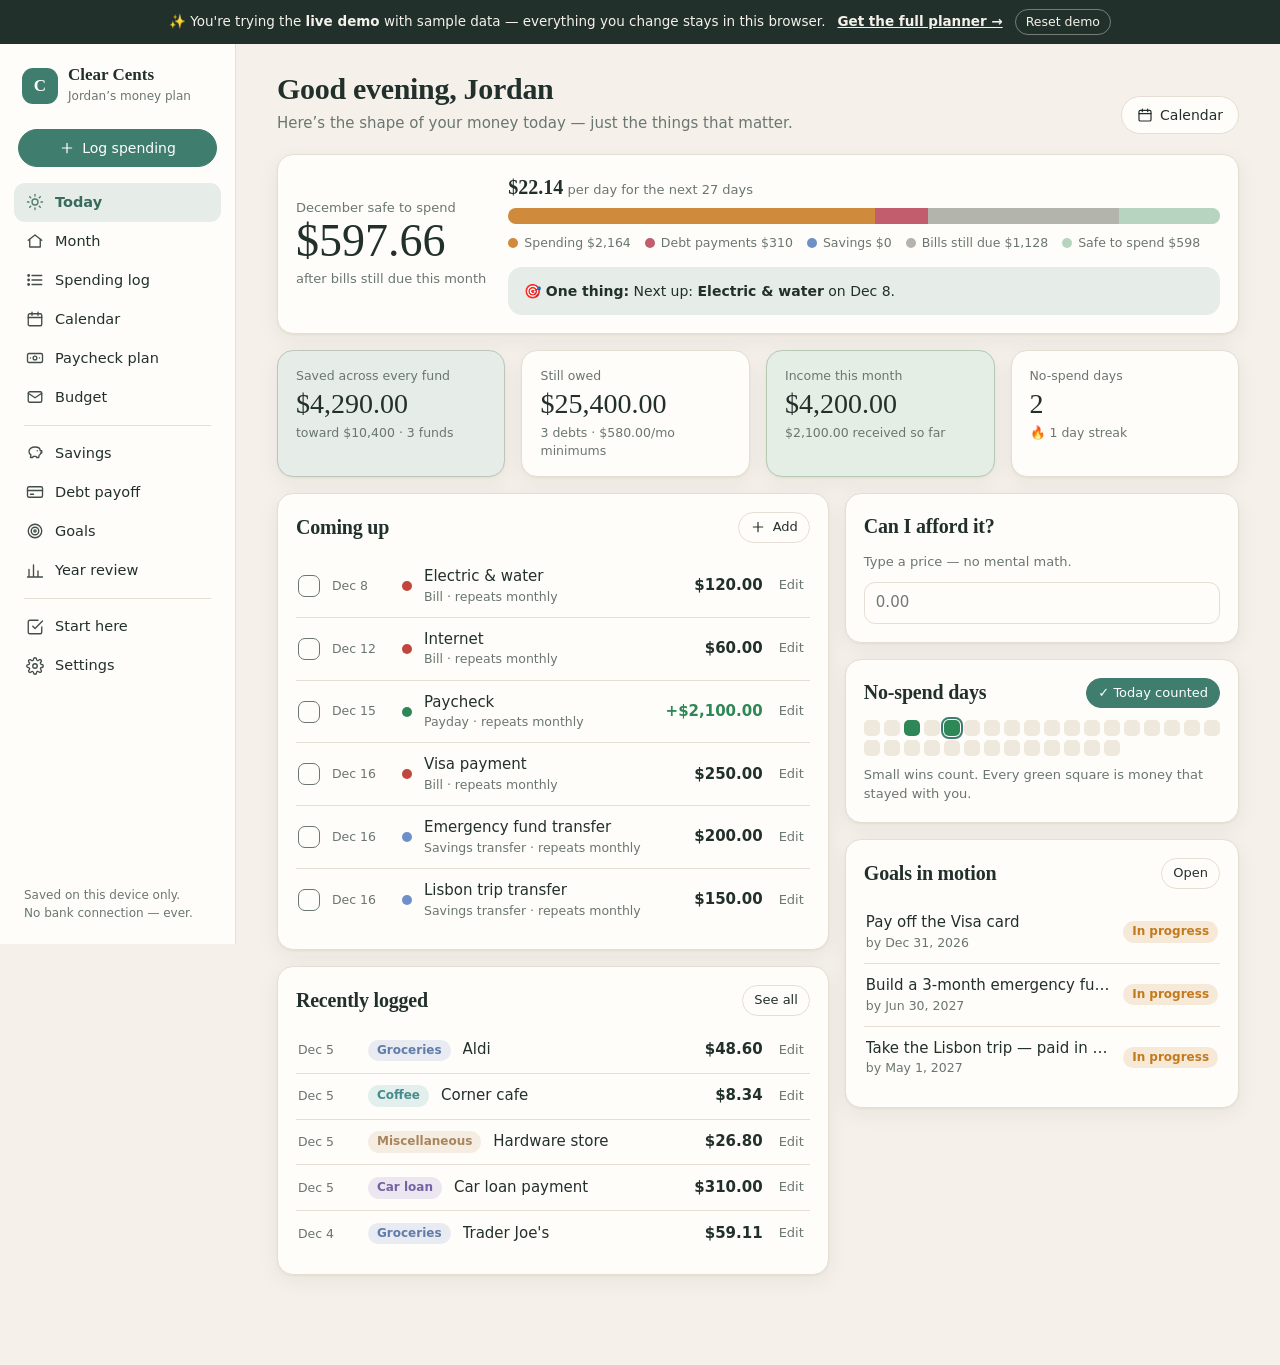
==== demo/index.html @ faead182 "upload data" ====
<!doctype html>
<html lang="en" data-mode="demo">
<head>
<meta charset="utf-8">
<meta name="viewport" content="width=device-width,initial-scale=1,viewport-fit=cover">
<title>Clear Cents — Live Demo · ADHD Budget Planner</title>
<meta name="description" content="Clear Cents — an ADHD-friendly budget planner app: safe-to-spend, paycheck plan, bills calendar, savings, debt payoff and goals. Works online or offline. No bank connection.">
<meta name="theme-color" content="#f5f1ea">

<link rel="manifest" href="/manifest.webmanifest"><link rel="icon" href="/assets/icon.svg" type="image/svg+xml"><link rel="apple-touch-icon" href="/assets/icon-192.png"><meta name="apple-mobile-web-app-capable" content="yes"><meta name="mobile-web-app-capable" content="yes"><meta name="apple-mobile-web-app-title" content="Clear Cents">
<style>:root{
  --bg:#f5f1ea;--panel:#fffdf9;--ink:#22302c;--muted:#6a7671;--line:#e5ded2;--soft:#efe8dc;
  --acc:#3f7d6e;--good:#2e8757;--warn:#c27a1c;--bad:#c0463e;
  --acc-soft:color-mix(in srgb,var(--acc) 13%,var(--panel));
  --acc-ink:color-mix(in srgb,var(--acc) 75%,var(--ink));
  --good-soft:color-mix(in srgb,var(--good) 13%,var(--panel));
  --warn-soft:color-mix(in srgb,var(--warn) 15%,var(--panel));
  --bad-soft:color-mix(in srgb,var(--bad) 12%,var(--panel));
  --shadow:0 1px 2px rgba(40,30,20,.05),0 6px 22px rgba(40,30,20,.06);
  --serif:"Iowan Old Style","Palatino Linotype",Palatino,Georgia,serif;
  --sans:system-ui,-apple-system,"Segoe UI",Roboto,"Helvetica Neue",Arial,sans-serif;
  --r:16px;
  color-scheme:light;
}
:root[data-theme=dark]{
  --bg:#121816;--panel:#1a2220;--ink:#e6eeeb;--muted:#97a6a0;--line:#2a3532;--soft:#212b28;
  --shadow:0 1px 2px rgba(0,0,0,.3),0 8px 24px rgba(0,0,0,.25);
  color-scheme:dark;
}
*{box-sizing:border-box}
html,body{margin:0;height:100%}
body{background:var(--bg);color:var(--ink);font:15px/1.45 var(--sans);-webkit-font-smoothing:antialiased}
button,input,select,textarea{font:inherit;color:inherit}
a{color:var(--acc-ink)}
h1,h2,h3{font-family:var(--serif);font-weight:600;letter-spacing:-.01em;margin:0}
h1{font-size:30px;line-height:1.15}
h2{font-size:20px}
h3{font-size:16px}
.muted{color:var(--muted)}
.small{font-size:13px}
.tiny{font-size:12px}
.num{font-variant-numeric:tabular-nums}
.money{font-family:var(--serif);font-variant-numeric:tabular-nums lining-nums}

/* layout */
.shell{display:grid;grid-template-columns:236px 1fr;min-height:100vh}
.side{position:sticky;top:0;height:100vh;overflow:auto;padding:22px 14px;border-right:1px solid var(--line);background:var(--panel);display:flex;flex-direction:column;gap:4px}
.brand{display:flex;gap:10px;align-items:center;padding:0 8px 14px}
.logo{width:36px;height:36px;border-radius:11px;background:var(--acc);color:#fff;display:grid;place-items:center;font:700 17px var(--serif)}
.brand b{font-family:var(--serif);font-size:17px;display:block;line-height:1.1}
.brand span{font-size:12px;color:var(--muted)}
.logbtn{margin:4px 4px 12px;justify-content:center}
.nav a{display:flex;align-items:center;gap:11px;padding:9px 12px;border-radius:11px;color:var(--ink);text-decoration:none;font-size:14.5px}
.nav a:hover{background:var(--soft)}
.nav a.on{background:var(--acc-soft);color:var(--acc-ink);font-weight:600}
.nav svg{width:18px;height:18px;flex:none;opacity:.85}
.nav .sep{height:1px;background:var(--line);margin:8px 10px}
.side-foot{margin-top:auto;padding:12px 10px 0;font-size:12px;color:var(--muted)}
.main{padding:28px clamp(16px,3.2vw,44px) 90px;max-width:1180px;width:100%}
.top{display:none}
.pagehead{display:flex;align-items:flex-end;justify-content:space-between;gap:16px;flex-wrap:wrap;margin-bottom:20px}
.pagehead p{margin:6px 0 0;color:var(--muted)}
.demo-bar{background:#22302c;color:#f5f1ea;--bg:#f5f1ea;font-size:13.5px;padding:9px 16px;display:flex;gap:12px;align-items:center;justify-content:center;flex-wrap:wrap;text-align:center}
.demo-bar a{color:var(--bg);font-weight:700}
.demo-bar button{background:transparent;border:1px solid color-mix(in srgb,var(--bg) 40%,transparent);color:var(--bg);border-radius:99px;padding:3px 10px;cursor:pointer;font-size:12.5px}

/* cards */
.grid{display:grid;gap:16px}
.g2{grid-template-columns:repeat(2,minmax(0,1fr))}
.g3{grid-template-columns:repeat(3,minmax(0,1fr))}
.g4{grid-template-columns:repeat(4,minmax(0,1fr))}
.g-7-5{grid-template-columns:minmax(0,7fr) minmax(0,5fr)}
.card{background:var(--panel);border:1px solid var(--line);border-radius:var(--r);padding:18px;box-shadow:var(--shadow);min-width:0}
.card>h2,.card>h3,.cardhead{margin-bottom:12px}
.cardhead{display:flex;justify-content:space-between;align-items:center;gap:10px}
.cardhead h2,.cardhead h3{margin:0}
.kpi{padding:16px 18px}
.kpi .label{font-size:12.5px;color:var(--muted);display:flex;gap:6px;align-items:center}
.kpi .val{font-family:var(--serif);font-size:28px;margin-top:4px;line-height:1.1;font-variant-numeric:tabular-nums}
.kpi .sub{font-size:12.5px;color:var(--muted);margin-top:4px}
.kpi.good{background:var(--good-soft);border-color:color-mix(in srgb,var(--good) 25%,var(--line))}
.kpi.acc{background:var(--acc-soft);border-color:color-mix(in srgb,var(--acc) 25%,var(--line))}
.kpi.warn{background:var(--warn-soft)}
.kpi.bad{background:var(--bad-soft)}
.hero-safe{display:flex;gap:22px;align-items:center;flex-wrap:wrap}
.hero-safe .big{font-family:var(--serif);font-size:46px;line-height:1;font-variant-numeric:tabular-nums}
.pos{color:var(--good)} .neg{color:var(--bad)}

/* buttons & forms */
.btn{display:inline-flex;align-items:center;gap:7px;border:1px solid var(--line);background:var(--panel);border-radius:99px;padding:8px 15px;cursor:pointer;font-size:14px;font-weight:500;text-decoration:none;color:var(--ink);white-space:nowrap}
.btn:hover{background:var(--soft)}
.btn.pri{background:var(--acc);border-color:var(--acc);color:#fff}
.btn.pri:hover{filter:brightness(1.06)}
.btn.sm{padding:5px 11px;font-size:13px}
.btn.ghost{border-color:transparent;background:transparent}
.btn.danger{color:var(--bad)}
.btn svg{width:16px;height:16px}
.link{background:none;border:0;padding:2px 4px;color:var(--muted);cursor:pointer;font-size:13px}
.link:hover{color:var(--acc-ink);text-decoration:underline}
.link.del:hover{color:var(--bad)}
label.f{display:block;font-size:12.5px;color:var(--muted);margin-bottom:12px}
label.f>span{display:block;margin-bottom:5px}
input[type=text],input[type=number],input[type=date],input[type=search],select,textarea{width:100%;background:var(--panel);border:1px solid var(--line);border-radius:11px;padding:9px 11px;font-size:15px;outline:none}
input:focus,select:focus,textarea:focus{border-color:var(--acc);box-shadow:0 0 0 3px var(--acc-soft)}
textarea{resize:vertical;min-height:70px}
.row{display:flex;gap:10px;align-items:center;flex-wrap:wrap}
.row>.grow{flex:1}
.frow{display:grid;grid-template-columns:1fr 1fr;gap:10px}
.seg{display:inline-flex;background:var(--soft);border-radius:99px;padding:3px;gap:2px;flex-wrap:wrap}
.seg button{border:0;background:transparent;border-radius:99px;padding:6px 13px;cursor:pointer;font-size:13.5px;color:var(--muted)}
.seg button.on{background:var(--panel);color:var(--ink);font-weight:600;box-shadow:0 1px 3px rgba(0,0,0,.08)}
.months{display:flex;gap:6px;flex-wrap:wrap}
.months button{border:1px solid var(--line);background:var(--panel);border-radius:99px;padding:5px 11px;font-size:13px;cursor:pointer}
.months button.on{background:var(--acc);border-color:var(--acc);color:#fff;font-weight:600}
.months button.now:not(.on){border-color:var(--acc)}

/* lists */
.list{display:flex;flex-direction:column}
.li{display:flex;align-items:center;gap:12px;padding:11px 2px;border-bottom:1px solid var(--line)}
.li:last-child{border-bottom:0}
.li .grow{flex:1;min-width:0}
.li .t{font-weight:500;overflow:hidden;text-overflow:ellipsis;white-space:nowrap}
.li .s{font-size:12.5px;color:var(--muted)}
.li .amt{font-variant-numeric:tabular-nums;font-weight:600;white-space:nowrap}
.dot{width:10px;height:10px;border-radius:50%;flex:none;display:inline-block}
.chk{width:22px;height:22px;border-radius:7px;border:1.5px solid var(--muted);display:grid;place-items:center;cursor:pointer;flex:none;background:transparent;padding:0}
.chk.on{background:var(--good);border-color:var(--good);color:#fff}
.chk svg{width:14px;height:14px}
.tag{display:inline-flex;align-items:center;gap:5px;padding:2px 9px;border-radius:99px;font-size:12px;font-weight:600;background:var(--soft);white-space:nowrap}
.pill-ns{background:var(--soft);color:var(--muted)}
.pill-ip{background:var(--warn-soft);color:var(--warn)}
.pill-dn{background:var(--good-soft);color:var(--good)}
.pill{cursor:pointer;border:0}
.date{font-size:12.5px;color:var(--muted);width:58px;flex:none}
.empty{padding:26px 10px;text-align:center;color:var(--muted);font-size:14px}
.empty b{display:block;color:var(--ink);font-family:var(--serif);font-size:17px;margin-bottom:4px}

/* bars */
.bar{height:10px;background:var(--soft);border-radius:99px;overflow:hidden;position:relative}
.bar>i{display:block;height:100%;border-radius:99px;background:var(--acc)}
.bar.thick{height:14px}
.stack{display:flex;height:16px;border-radius:99px;overflow:hidden;background:var(--soft)}
.stack>i{height:100%}
.legend{display:flex;gap:14px;flex-wrap:wrap;font-size:12.5px;color:var(--muted);margin-top:10px}
.legend span{display:inline-flex;gap:6px;align-items:center}
.bva .li{display:grid;grid-template-columns:150px 1fr 150px;gap:12px}
.bva .li .bar{height:12px}
.bva .over>i{background:var(--bad)}

/* table */
.tbl{width:100%;border-collapse:collapse;font-size:14px}
.tbl th{text-align:left;font-weight:600;font-size:12px;color:var(--muted);text-transform:uppercase;letter-spacing:.04em;padding:8px 8px;border-bottom:1px solid var(--line)}
.tbl td{padding:9px 8px;border-bottom:1px solid var(--line);vertical-align:middle}
.tbl tr:last-child td{border-bottom:0}
.tbl .r{text-align:right}
.tbl input{padding:6px 9px;font-size:14px}
.tblwrap{overflow-x:auto}

/* calendar */
.cal{display:grid;grid-template-columns:repeat(7,minmax(0,1fr));gap:6px}
.cal .dow{font-size:12px;color:var(--muted);text-align:center;padding-bottom:2px}
.cal .day{min-height:84px;border:1px solid var(--line);border-radius:12px;padding:6px 7px;background:var(--panel);cursor:pointer;display:flex;flex-direction:column;gap:3px;text-align:left;font-size:12px;overflow:hidden}
.cal .day:hover{border-color:var(--acc)}
.cal .day.blank{background:transparent;border-style:dashed;opacity:.35;cursor:default}
.cal .day.today{border:2px solid var(--acc)}
.cal .day .n{font-weight:600;font-size:13px}
.cal .ev{display:flex;align-items:center;gap:4px;white-space:nowrap;overflow:hidden;text-overflow:ellipsis;font-size:11.5px;line-height:1.25}
.cal .ev.paid{opacity:.5;text-decoration:line-through}
.cal .more{font-size:11px;color:var(--muted)}

/* donut */
.donutwrap{display:grid;grid-template-columns:200px 1fr;gap:20px;align-items:center}
.donut text{font-family:var(--serif);fill:var(--ink)}

/* steps */
.steps .li{gap:14px}
.stepn{width:30px;height:30px;border-radius:50%;background:var(--soft);display:grid;place-items:center;font-weight:700;font-size:13px;flex:none}
.stepn.done{background:var(--good);color:#fff}

/* modal */
.scrim{position:fixed;inset:0;background:rgba(15,20,18,.42);display:grid;place-items:center;padding:16px;z-index:50;animation:fade .15s}
.modal{background:var(--panel);border-radius:20px;box-shadow:0 20px 60px rgba(0,0,0,.25);width:min(480px,100%);max-height:92vh;overflow:auto;padding:22px}
.modal h2{margin-bottom:14px}
.modal .actions{display:flex;justify-content:flex-end;gap:8px;margin-top:6px}
@keyframes fade{from{opacity:0}}
.toast{position:fixed;left:50%;bottom:26px;transform:translateX(-50%);background:var(--ink);color:var(--bg);padding:10px 18px;border-radius:99px;font-size:14px;z-index:60;box-shadow:var(--shadow);animation:fade .2s}
.fab{display:none}
.mcat{display:none}
.li .s:empty{display:none}
.swatches{display:flex;gap:10px;flex-wrap:wrap}
.swatches button{width:34px;height:34px;border-radius:50%;border:3px solid var(--panel);box-shadow:0 0 0 1px var(--line);cursor:pointer}
.swatches button.on{box-shadow:0 0 0 2px var(--ink)}
.callout{background:var(--acc-soft);border-radius:14px;padding:14px 16px;font-size:14px}
.callout.warn{background:var(--warn-soft)}
.afford-res{margin-top:10px;font-size:14px;border-radius:12px;padding:10px 12px}
.ns-days{display:flex;gap:4px;flex-wrap:wrap;margin-top:10px}
.ns-days i{width:16px;height:16px;border-radius:5px;background:var(--soft);display:block}
.ns-days i.on{background:var(--good)}
.ns-days i.td{outline:2px solid var(--acc);outline-offset:1px}

@media (max-width:1050px){
  .g4{grid-template-columns:repeat(2,minmax(0,1fr))}
  .g-7-5,.g3{grid-template-columns:1fr}
}
@media (max-width:820px){
  .shell{grid-template-columns:1fr}
  .side{position:fixed;inset:0 auto 0 0;width:270px;z-index:40;transform:translateX(-102%);transition:transform .2s;box-shadow:var(--shadow)}
  .shell.open .side{transform:none}
  .shell.open::after{content:"";position:fixed;inset:0;background:rgba(0,0,0,.3);z-index:30}
  .top{display:flex;align-items:center;justify-content:space-between;padding:12px 16px;border-bottom:1px solid var(--line);background:var(--panel);position:sticky;top:0;z-index:20}
  .top b{font-family:var(--serif);font-size:17px}
  .main{padding:18px 16px 100px}
  h1{font-size:25px}
  .g2{grid-template-columns:1fr}
  .donutwrap{grid-template-columns:1fr;justify-items:center}
  .bva .li{grid-template-columns:1fr 110px;row-gap:6px}
  .bva .li .bar{grid-column:1/-1;grid-row:2}
  .cal{gap:3px}
  .cal .day{min-height:58px;padding:4px;border-radius:9px}
  .cal .ev span.lbl{display:none}
  .cal .ev{gap:0}
  .fab{display:inline-flex;position:fixed;right:18px;bottom:20px;z-index:25;box-shadow:0 8px 24px rgba(0,0,0,.2);padding:13px 20px;font-size:15px}
  .hero-safe .big{font-size:38px}
  .frow{grid-template-columns:1fr}
  .months{flex-wrap:nowrap;overflow-x:auto;scrollbar-width:none;flex:1;min-width:0}
  .months::-webkit-scrollbar{display:none}
  .li{gap:9px}
  .li>.dot,.li .cattag,.li .rep{display:none}
  .mcat{display:inline}
  .li .date{width:46px}
  .li .t{font-size:14.5px}
  .demo-bar{font-size:12.5px;padding:7px 12px}
}
@media (max-width:460px){.g4{grid-template-columns:1fr 1fr}.kpi .val{font-size:22px}}
@media (prefers-reduced-motion:reduce){*{animation:none!important;transition:none!important}}
@media print{.side,.top,.fab,.demo-bar{display:none!important}.shell{display:block}}
</style>
</head>
<body>
<noscript><p style="padding:24px;font-family:sans-serif">Clear Cents needs JavaScript turned on to run.</p></noscript>
<script>(() => {
'use strict';
const MODE = document.documentElement.dataset.mode || 'app'; // demo | app | offline
const KEY = 'clearcents:' + (MODE === 'demo' ? 'demo' : 'main') + ':v1';
const ETSY = 'https://www.etsy.com/shop/worldtradenet';

/* ---------- helpers ---------- */
const $ = (s, el = document) => el.querySelector(s);
const uid = () => Math.random().toString(36).slice(2, 10);
const pad = n => String(n).padStart(2, '0');
const iso = d => d.getFullYear() + '-' + pad(d.getMonth() + 1) + '-' + pad(d.getDate());
const today = () => iso(new Date());
const parse = s => { const [y, m, d] = s.split('-').map(Number); return new Date(y, m - 1, d || 1); };
const ymOf = s => s.slice(0, 7);
const thisYM = () => today().slice(0, 7);
const daysIn = ym => { const [y, m] = ym.split('-').map(Number); return new Date(y, m, 0).getDate(); };
const addMonths = (ym, n) => { const d = parse(ym + '-01'); d.setMonth(d.getMonth() + n); return iso(d).slice(0, 7); };
const MONTHS = ['January','February','March','April','May','June','July','August','September','October','November','December'];
const MON = MONTHS.map(m => m.slice(0, 3));
const monthName = ym => MONTHS[+ym.slice(5, 7) - 1] + ' ' + ym.slice(0, 4);
const shortDate = s => MON[+s.slice(5, 7) - 1] + ' ' + (+s.slice(8, 10));
const esc = s => String(s ?? '').replace(/[&<>"']/g, c => ({'&':'&amp;','<':'&lt;','>':'&gt;','"':'&quot;',"'":'&#39;'}[c]));
const sum = (a, f = x => x) => a.reduce((t, x) => t + (+f(x) || 0), 0);
const num = v => { const n = parseFloat(String(v).replace(/[^0-9.\-]/g, '')); return isFinite(n) ? n : 0; };
const clamp = (v, a, b) => Math.max(a, Math.min(b, v));

const CURRENCIES = [['USD','US Dollar'],['GBP','British Pound'],['EUR','Euro'],['CAD','Canadian Dollar'],['AUD','Australian Dollar'],['NZD','New Zealand Dollar'],['INR','Indian Rupee'],['PKR','Pakistani Rupee'],['AED','UAE Dirham'],['SGD','Singapore Dollar'],['ZAR','South African Rand'],['JPY','Japanese Yen'],['MXN','Mexican Peso'],['PHP','Philippine Peso'],['NGN','Nigerian Naira']];
const ACCENTS = [['Sage','#3f7d6e'],['Lavender','#7a68b8'],['Clay','#b8673f'],['Ocean','#2f6f9f'],['Rose','#b8506e'],['Forest','#3e7a3a'],['Charcoal','#4a5560']];
const PALETTE = ['#3f7d6e','#d08a3c','#6f8fc8','#c25d6e','#8a6fbf','#5aa07a','#d4b04a','#4fa3a6','#b47a5a','#7c8a95','#e07a5f','#9bb06a','#a55b9c','#5f7fa8','#c99a6b'];

let fmtCache = {};
const money = (v, opt = {}) => {
  const c = S.settings.currency;
  const k = c + (opt.round ? 'r' : '');
  if (!fmtCache[k]) {
    try { fmtCache[k] = new Intl.NumberFormat(undefined, { style: 'currency', currency: c, maximumFractionDigits: opt.round ? 0 : 2, minimumFractionDigits: opt.round ? 0 : 2 }); }
    catch { fmtCache[k] = { format: n => c + ' ' + n.toFixed(2) }; }
  }
  return fmtCache[k].format(v || 0);
};

/* ---------- icons ---------- */
const P = {
  today:'<circle cx="12" cy="12" r="4"/><path d="M12 2v2M12 20v2M4.9 4.9l1.4 1.4M17.7 17.7l1.4 1.4M2 12h2M20 12h2M4.9 19.1l1.4-1.4M17.7 6.3l1.4-1.4"/>',
  home:'<path d="M3 11l9-7 9 7"/><path d="M5 10v10h14V10"/>',
  list:'<path d="M8 6h13M8 12h13M8 18h13"/><circle cx="3.5" cy="6" r="1"/><circle cx="3.5" cy="12" r="1"/><circle cx="3.5" cy="18" r="1"/>',
  cal:'<rect x="3" y="5" width="18" height="16" rx="2"/><path d="M3 10h18M8 3v4M16 3v4"/>',
  pay:'<rect x="2" y="6" width="20" height="12" rx="2"/><circle cx="12" cy="12" r="2.5"/><path d="M6 12h.01M18 12h.01"/>',
  env:'<rect x="3" y="5" width="18" height="14" rx="2"/><path d="M3 7l9 6 9-6"/>',
  save:'<path d="M19 9c0-3-3-5-7-5S4 6 4 10c0 2 1 3.5 2.5 4.5L6 18h3l.5-1.5h4L14 18h3l.5-3c1-.5 2-1.5 2-3h1.5V9z"/><path d="M15 9h.01"/>',
  debt:'<rect x="2" y="5" width="20" height="14" rx="2"/><path d="M2 10h20M6 15h4"/>',
  goal:'<circle cx="12" cy="12" r="9"/><circle cx="12" cy="12" r="5"/><circle cx="12" cy="12" r="1.5"/>',
  year:'<path d="M4 20V10M10 20V4M16 20v-8M22 20H2"/>',
  gear:'<circle cx="12" cy="12" r="3"/><path d="M19.4 15a1.7 1.7 0 0 0 .3 1.8l.1.1a2 2 0 1 1-2.8 2.8l-.1-.1a1.7 1.7 0 0 0-1.8-.3 1.7 1.7 0 0 0-1 1.5V21a2 2 0 1 1-4 0v-.1a1.7 1.7 0 0 0-1.1-1.5 1.7 1.7 0 0 0-1.8.3l-.1.1a2 2 0 1 1-2.8-2.8l.1-.1a1.7 1.7 0 0 0 .3-1.8 1.7 1.7 0 0 0-1.5-1H3a2 2 0 1 1 0-4h.1a1.7 1.7 0 0 0 1.5-1.1 1.7 1.7 0 0 0-.3-1.8l-.1-.1a2 2 0 1 1 2.8-2.8l.1.1a1.7 1.7 0 0 0 1.8.3H9a1.7 1.7 0 0 0 1-1.5V3a2 2 0 1 1 4 0v.1a1.7 1.7 0 0 0 1 1.5 1.7 1.7 0 0 0 1.8-.3l.1-.1a2 2 0 1 1 2.8 2.8l-.1.1a1.7 1.7 0 0 0-.3 1.8V9a1.7 1.7 0 0 0 1.5 1H21a2 2 0 1 1 0 4h-.1a1.7 1.7 0 0 0-1.5 1z"/>',
  start:'<path d="M9 11l3 3L22 4"/><path d="M21 12v7a2 2 0 0 1-2 2H5a2 2 0 0 1-2-2V5a2 2 0 0 1 2-2h11"/>',
  plus:'<path d="M12 5v14M5 12h14"/>',
  check:'<path d="M20 6L9 17l-5-5"/>',
  menu:'<path d="M3 6h18M3 12h18M3 18h18"/>',
  left:'<path d="M15 18l-6-6 6-6"/>', right:'<path d="M9 18l6-6-6-6"/>',
  dl:'<path d="M12 3v12M7 10l5 5 5-5M5 21h14"/>', up:'<path d="M12 21V9M7 14l5-5 5 5M5 3h14"/>',
};
const ic = n => `<svg viewBox="0 0 24 24" fill="none" stroke="currentColor" stroke-width="1.8" stroke-linecap="round" stroke-linejoin="round">${P[n]}</svg>`;

/* ---------- state ---------- */
const DEFAULT_CATS = [
  ['Rent / Mortgage','needs',1450],['Utilities','needs',180],['Groceries','needs',450],['Transportation','needs',140],['Insurance','needs',120],['Phone & Internet','needs',105],
  ['Dining Out','wants',160],['Coffee','wants',40],['Shopping & Clothing','wants',90],['Entertainment','wants',60],['Subscriptions','wants',45],['Personal Care','wants',50],['Health & Fitness','wants',45],['Gifts','wants',40],['Miscellaneous','wants',40]
];
function blankState() {
  return {
    v: 1,
    settings: { name: '', currency: 'USD', theme: 'auto', accent: '#3f7d6e', created: today() },
    categories: DEFAULT_CATS.map(([name, group, budget], i) => ({ id: 'c' + i, name, group, budget, color: PALETTE[i % PALETTE.length] })),
    months: {}, tx: [], events: [], funds: [], debts: [], goals: [], nospend: {},
    debtPlan: { strategy: 'avalanche', extra: 0 },
  };
}
let S;
function load() {
  try { const raw = localStorage.getItem(KEY); if (raw) { S = Object.assign(blankState(), JSON.parse(raw)); return; } } catch (e) {}
  S = MODE === 'demo' ? sampleState() : blankState();
  save();
}
let saveT;
function save() { clearTimeout(saveT); saveT = setTimeout(() => { try { localStorage.setItem(KEY, JSON.stringify(S)); } catch (e) { toast('Could not save — browser storage is full or blocked'); } }, 60); }
const cat = id => S.categories.find(c => c.id === id);
const fund = id => S.funds.find(f => f.id === id);
const debt = id => S.debts.find(d => d.id === id);

/* ---------- sample data (demo) ---------- */
function sampleState() {
  const s = blankState();
  s.settings.name = 'Jordan';
  const now = new Date(); const Y = now.getFullYear(); const curM = now.getMonth();
  let seed = 7; const rnd = () => (seed = (seed * 9301 + 49297) % 233280) / 233280;
  const C = n => s.categories.find(c => c.name === n).id;
  s.funds = [
    { id: 'f1', name: 'Emergency fund', saved: 2400, target: 6000, date: (Y + 1) + '-06-30', color: '#3f7d6e' },
    { id: 'f2', name: 'Lisbon trip', saved: 1250, target: 3000, date: (Y + 1) + '-05-01', color: '#d08a3c' },
    { id: 'f3', name: 'New laptop', saved: 640, target: 1400, date: '', color: '#6f8fc8' },
  ];
  s.debts = [
    { id: 'd1', name: 'Visa credit card', balance: 3200, original: 4200, apr: 22.9, min: 150, color: '#c25d6e' },
    { id: 'd2', name: 'Car loan', balance: 12800, original: 18000, apr: 6.5, min: 310, color: '#8a6fbf' },
    { id: 'd3', name: 'Student loan', balance: 9400, original: 15000, apr: 4.5, min: 120, color: '#5aa07a' },
  ];
  s.debtPlan = { strategy: 'avalanche', extra: 100 };
  s.goals = [
    { id: 'g1', title: 'Pay off the Visa card', status: 'ip', date: Y + '-12-31', note: 'Extra $100 a month on top of the minimum.' },
    { id: 'g2', title: 'Build a 3-month emergency fund', status: 'ip', date: (Y + 1) + '-06-30', note: '' },
    { id: 'g3', title: 'Take the Lisbon trip — paid in cash', status: 'ip', date: (Y + 1) + '-05-01', note: 'Flights booked, saving for the rest.' },
    { id: 'g4', title: 'Start investing 10% of income', status: 'ns', date: (Y + 1) + '-01-01', note: '' },
    { id: 'g5', title: 'Cancel unused subscriptions', status: 'dn', date: Y + '-03-01', note: 'Saved $34 a month.' },
  ];
  const ev = (title, kind, day, amount, repeat, extra = {}) => s.events.push(Object.assign({ id: uid(), title, kind, date: Y + '-01-' + pad(day), amount, repeat, paid: {} }, extra));
  ev('Paycheck', 'payday', 1, 2100, 'monthly');
  ev('Paycheck', 'payday', 15, 2100, 'monthly');
  ev('Rent', 'bill', 1, 1450, 'monthly', { catId: C('Rent / Mortgage') });
  ev('Electric & water', 'bill', 8, 120, 'monthly', { catId: C('Utilities') });
  ev('Internet', 'bill', 12, 60, 'monthly', { catId: C('Phone & Internet') });
  ev('Phone bill', 'bill', 18, 45, 'monthly', { catId: C('Phone & Internet') });
  ev('Car insurance', 'bill', 22, 120, 'monthly', { catId: C('Insurance') });
  ev('Streaming', 'bill', 20, 18, 'monthly', { catId: C('Subscriptions') });
  ev('Gym membership', 'bill', 25, 45, 'monthly', { catId: C('Health & Fitness') });
  ev('Visa payment', 'bill', 16, 250, 'monthly', { debtId: 'd1' });
  ev('Car loan payment', 'bill', 5, 310, 'monthly', { debtId: 'd2' });
  ev('Student loan', 'bill', 28, 120, 'monthly', { debtId: 'd3' });
  ev('Emergency fund transfer', 'transfer', 16, 200, 'monthly', { fundId: 'f1' });
  ev('Lisbon trip transfer', 'transfer', 16, 150, 'monthly', { fundId: 'f2' });
  ev('Car registration renewal', 'note', 18, 0, 'none', { date: Y + '-' + pad(curM + 1) + '-18' });

  const shops = { 'Groceries': ['Trader Joe\'s', 'Whole Foods', 'Costco run', 'Farmers market', 'Aldi'], 'Dining Out': ['Tacos with friends', 'Date night', 'Pizza night', 'Sushi lunch'], 'Coffee': ['Corner cafe', 'Latte', 'Coffee beans'], 'Transportation': ['Gas', 'Rideshare', 'Parking'], 'Shopping & Clothing': ['New sneakers', 'Target run', 'Jacket'], 'Entertainment': ['Movie night', 'Concert tickets', 'Bowling'], 'Personal Care': ['Haircut', 'Skincare'], 'Gifts': ['Birthday gift'], 'Miscellaneous': ['Hardware store', 'Post office'] };
  const freq = { 'Groceries': [4, 40, 95], 'Dining Out': [2.5, 18, 55], 'Coffee': [5, 5, 9], 'Transportation': [3, 18, 50], 'Shopping & Clothing': [1, 25, 85], 'Entertainment': [1, 15, 45], 'Personal Care': [1, 20, 45], 'Gifts': [0.4, 25, 60], 'Miscellaneous': [1, 8, 35] };
  for (let m = 0; m <= curM; m++) {
    const ym = Y + '-' + pad(m + 1); const lastDay = m === curM ? now.getDate() : daysIn(ym);
    s.months[ym] = { incomePlan: 4200, budgets: {}, note: '' };
    for (const [name, [n, lo, hi]] of Object.entries(freq)) {
      const count = Math.floor(n + rnd() * 1.4);
      for (let i = 0; i < count; i++) {
        const day = 1 + Math.floor(rnd() * lastDay);
        const list = shops[name];
        s.tx.push({ id: uid(), date: ym + '-' + pad(day), type: 'expense', catId: C(name), name: list[Math.floor(rnd() * list.length)], amount: Math.round((lo + rnd() * (hi - lo)) * 100) / 100, note: '' });
      }
    }
    // mark recurring events as paid up to today (creates linked transactions)
    for (const e of s.events) for (const d of occurrences(e, ym)) if (d <= today() && e.kind !== 'note') markPaid(e, d, true, s, true);
    for (let d = 1; d <= lastDay; d++) if (rnd() < 0.22) s.nospend[ym + '-' + pad(d)] = true;
  }
  s.funds.forEach((f, i) => f.saved = [2400, 1250, 640][i]);
  s.debts.forEach((d, i) => d.balance = [3200, 12800, 9400][i]);
  s.months[thisYM()].note = 'Cutting back on takeout this month — putting the difference toward the Visa card.';
  return s;
}

/* ---------- calendar engine ---------- */
function occurrences(e, ym) {
  const out = []; const start = e.date; const last = ym + '-' + pad(daysIn(ym));
  if (start > last) return out;
  if (e.until && e.until < ym + '-01') return out;
  const add = d => { if (ymOf(d) === ym && d >= start && (!e.until || d <= e.until)) out.push(d); };
  if (e.repeat === 'monthly') { const day = Math.min(+start.slice(8, 10), daysIn(ym)); add(ym + '-' + pad(day)); }
  else if (e.repeat === 'weekly' || e.repeat === 'biweekly') {
    const step = e.repeat === 'weekly' ? 7 : 14; const d0 = parse(start); const first = parse(ym + '-01');
    let k = Math.max(0, Math.floor((first - d0) / 864e5 / step) - 1); let d = new Date(d0); d.setDate(d0.getDate() + k * step);
    while (iso(d) <= last) { add(iso(d)); d.setDate(d.getDate() + step); }
  } else if (e.repeat === 'yearly') { if (start.slice(5, 7) === ym.slice(5, 7)) add(ym + start.slice(7)); }
  else add(start);
  return out;
}
function monthEvents(ym) {
  const list = [];
  for (const e of S.events) for (const d of occurrences(e, ym)) list.push({ e, date: d, paid: !!e.paid[d] });
  return list.sort((a, b) => a.date.localeCompare(b.date) || (a.e.kind === 'payday' ? -1 : 1));
}
function markPaid(e, d, on, st = S, silent) {
  e.paid = e.paid || {};
  const src = e.id + '@' + d;
  if (on) {
    e.paid[d] = true;
    if (e.kind === 'note' || !e.amount) return;
    if (st.tx.some(t => t.src === src)) return;
    const t = { id: uid(), date: d, name: e.title, amount: +e.amount, note: '', src };
    if (e.kind === 'payday') t.type = 'income';
    else if (e.fundId) { t.type = 'saving'; t.fundId = e.fundId; const f = st.funds.find(x => x.id === e.fundId); if (f) f.saved += +e.amount; }
    else if (e.debtId) { t.type = 'debt'; t.debtId = e.debtId; const db = st.debts.find(x => x.id === e.debtId); if (db) db.balance = Math.max(0, db.balance - e.amount); }
    else { t.type = 'expense'; t.catId = e.catId || (st.categories.find(c => c.name === 'Miscellaneous') || st.categories[0]).id; }
    if (!silent || d <= today()) st.tx.push(t);
  } else {
    delete e.paid[d];
    const t = st.tx.find(x => x.src === src); if (t) removeTx(t, st);
  }
}
function applyTx(t, dir, st = S) {
  if (t.type === 'saving') { const f = st.funds.find(x => x.id === t.fundId); if (f) f.saved = Math.max(0, f.saved + dir * t.amount); }
  if (t.type === 'debt') { const d = st.debts.find(x => x.id === t.debtId); if (d) d.balance = Math.max(0, d.balance - dir * t.amount); }
}
function removeTx(t, st = S) { applyTx(t, -1, st); st.tx = st.tx.filter(x => x !== t); if (t.src) { const [eid, d] = t.src.split('@'); const e = st.events.find(x => x.id === eid); if (e) delete e.paid[d]; } }

/* ---------- money math ---------- */
function monthData(ym) {
  const m = S.months[ym] || {};
  const txs = S.tx.filter(t => ymOf(t.date) === ym);
  const received = sum(txs.filter(t => t.type === 'income'), t => t.amount);
  const evs = monthEvents(ym);
  const paydayExpected = sum(evs.filter(x => x.e.kind === 'payday'), x => x.e.amount);
  const planned = m.incomePlan || paydayExpected;
  const unpaidPaydays = sum(evs.filter(x => x.e.kind === 'payday' && !x.paid), x => x.e.amount);
  const income = Math.max(planned, received + unpaidPaydays, received);
  const expense = sum(txs.filter(t => t.type === 'expense'), t => t.amount);
  const saving = sum(txs.filter(t => t.type === 'saving'), t => t.amount);
  const debtPaid = sum(txs.filter(t => t.type === 'debt'), t => t.amount);
  const spent = expense + saving + debtPaid;
  const upcoming = evs.filter(x => !x.paid && x.e.kind !== 'payday' && x.e.kind !== 'note' && x.e.amount > 0);
  const upcomingTotal = sum(upcoming, x => x.e.amount);
  const safe = income - spent - upcomingTotal;
  const byCat = {};
  for (const t of txs) if (t.type === 'expense') byCat[t.catId] = (byCat[t.catId] || 0) + t.amount;
  const budgets = {}; for (const c of S.categories) budgets[c.id] = (m.budgets && m.budgets[c.id] != null) ? m.budgets[c.id] : c.budget;
  const isCur = ym === thisYM(); const daysLeft = isCur ? daysIn(ym) - new Date().getDate() + 1 : (ym > thisYM() ? daysIn(ym) : 0);
  return { ym, txs, received, planned, income, expense, saving, debtPaid, spent, upcoming, upcomingTotal, safe, byCat, budgets, daysLeft, perDay: daysLeft ? safe / daysLeft : 0, evs };
}
function simulate(strategy, extra, rollover = true) {
  const ds = S.debts.filter(d => d.balance > 0).map(d => ({ id: d.id, bal: +d.balance, apr: +d.apr, min: +d.min, paidOff: null, interest: 0 }));
  const totalMin = sum(ds, d => d.min); let month = 0, totalInt = 0;
  const order = () => ds.filter(d => d.bal > 0.005).sort(strategy === 'snowball' ? (a, b) => a.bal - b.bal : (a, b) => b.apr - a.apr || a.bal - b.bal);
  while (ds.some(d => d.bal > 0.005) && month < 600) {
    month++;
    for (const d of ds) if (d.bal > 0.005) { const i = d.bal * d.apr / 1200; d.bal += i; d.interest += i; totalInt += i; }
    let budget = rollover ? totalMin + extra : 0;
    for (const d of ds) if (d.bal > 0.005) { const p = Math.min(d.min, d.bal); d.bal -= p; if (rollover) budget -= p; }
    if (rollover) for (const d of order()) { if (budget <= 0) break; const p = Math.min(budget, d.bal); d.bal -= p; budget -= p; }
    for (const d of ds) if (d.bal <= 0.005 && d.paidOff == null) { d.bal = 0; d.paidOff = month; }
  }
  return { months: month, stuck: month >= 600, totalInt, ds };
}
function streak() { let n = 0; const d = new Date(); if (!S.nospend[iso(d)]) d.setDate(d.getDate() - 1); while (S.nospend[iso(d)]) { n++; d.setDate(d.getDate() - 1); } return n; }

/* ---------- charts ---------- */
function donut(parts, center, sub) {
  const total = sum(parts, p => p.v); const R = 80, r = 54, cx = 100, cy = 100; let a = -Math.PI / 2; let out = '';
  if (!total) out = `<circle cx="${cx}" cy="${cy}" r="${(R + r) / 2}" fill="none" stroke="var(--soft)" stroke-width="${R - r}"/>`;
  for (const p of parts) {
    if (!p.v) continue; const frac = p.v / total; const a2 = a + frac * Math.PI * 2 - (frac < 1 ? 0.012 : 0);
    if (frac >= 0.999) { out += `<circle cx="${cx}" cy="${cy}" r="${(R + r) / 2}" fill="none" stroke="${p.c}" stroke-width="${R - r}"/>`; break; }
    const large = a2 - a > Math.PI ? 1 : 0; const pt = (rad, ang) => [cx + rad * Math.cos(ang), cy + rad * Math.sin(ang)].map(n => n.toFixed(2)).join(' ');
    out += `<path d="M${pt(R, a)} A${R} ${R} 0 ${large} 1 ${pt(R, a2)} L${pt(r, a2)} A${r} ${r} 0 ${large} 0 ${pt(r, a)}Z" fill="${p.c}"><title>${esc(p.l)}: ${money(p.v)}</title></path>`;
    a += frac * Math.PI * 2;
  }
  return `<svg class="donut" viewBox="0 0 200 200" width="190" height="190" role="img">${out}<text x="100" y="98" text-anchor="middle" font-size="19">${esc(center)}</text><text x="100" y="118" text-anchor="middle" font-size="11" style="font-family:var(--sans);fill:var(--muted)">${esc(sub)}</text></svg>`;
}
function columns(rows, keys, h = 190) {
  const max = Math.max(1, ...rows.flatMap(r => keys.map(k => r[k.k]))); const W = 640, pad = 34, bw = (W - pad) / rows.length;
  let g = ''; for (let i = 0; i <= 3; i++) { const y = 10 + (h - 30) * i / 3; g += `<line x1="${pad}" x2="${W}" y1="${y}" y2="${y}" stroke="var(--line)"/><text x="${pad - 6}" y="${y + 4}" text-anchor="end" font-size="10" fill="var(--muted)">${money(max * (1 - i / 3), { round: true }).replace(/\.00$/, '')}</text>`; }
  rows.forEach((r, i) => {
    const inner = bw * 0.7 / keys.length; keys.forEach((k, j) => {
      const v = r[k.k]; const bh = (h - 30) * v / max; const x = pad + i * bw + bw * 0.15 + j * inner;
      g += `<rect x="${x.toFixed(1)}" y="${(10 + h - 30 - bh).toFixed(1)}" width="${(inner - 2).toFixed(1)}" height="${Math.max(0, bh).toFixed(1)}" rx="3" fill="${k.c}"><title>${r.l} · ${k.l}: ${money(v)}</title></rect>`;
    });
    g += `<text x="${(pad + i * bw + bw / 2).toFixed(1)}" y="${h - 4}" text-anchor="middle" font-size="11" fill="var(--muted)">${r.l}</text>`;
  });
  return `<svg viewBox="0 0 ${W} ${h}" width="100%" style="font-family:var(--sans);display:block">${g}</svg><div class="legend">${keys.map(k => `<span><i class="dot" style="background:${k.c}"></i>${k.l}</span>`).join('')}</div>`;
}
const bar = (pct, color, cls = '') => `<div class="bar ${cls}"><i style="width:${clamp(pct, 0, 100).toFixed(1)}%;${color ? 'background:' + color : ''}"></i></div>`;

/* ---------- UI state ---------- */
let view = 'today', viewYM = thisYM(), calYM = thisYM(), txFilter = { q: '', type: 'all', cat: 'all' };
const NAV = [
  ['today', 'Today', 'today'], ['month', 'Month', 'home'], ['spending', 'Spending log', 'list'], ['calendar', 'Calendar', 'cal'], ['paychecks', 'Paycheck plan', 'pay'], ['budget', 'Budget', 'env'],
  '-', ['savings', 'Savings', 'save'], ['debt', 'Debt payoff', 'debt'], ['goals', 'Goals', 'goal'], ['year', 'Year review', 'year'], '-', ['start', 'Start here', 'start'], ['settings', 'Settings', 'gear'],
];
function shell() {
  const demo = MODE === 'demo' ? `<div class="demo-bar"><span>✨ You're trying the <b>live demo</b> with sample data — everything you change stays in this browser.</span><a href="${ETSY}" target="_blank" rel="noopener">Get the full planner →</a><button data-act="demo-reset">Reset demo</button></div>` : '';
  document.body.innerHTML = `${demo}<div class="shell" id="shell">
  <aside class="side"><div class="brand"><div class="logo">C</div><div><b>Clear Cents</b><span id="who"></span></div></div>
    <button class="btn pri logbtn" data-act="log">${ic('plus')} Log spending</button>
    <nav class="nav">${NAV.map(n => n === '-' ? '<div class="sep"></div>' : `<a href="#${n[0]}" data-view="${n[0]}">${ic(n[2])}${n[1]}</a>`).join('')}</nav>
    <div class="side-foot">Saved on this device only.<br>No bank connection — ever.</div></aside>
  <div><div class="top"><button class="btn ghost" data-act="menu" aria-label="Menu">${ic('menu')}</button><b>Clear Cents</b><button class="btn ghost" data-act="theme" aria-label="Theme">◐</button></div>
  <main class="main" id="main"></main></div>
  <button class="btn pri fab" data-act="log">${ic('plus')} Log</button></div>`;
}
function applyTheme() {
  const t = S.settings.theme; const dark = t === 'dark' || (t === 'auto' && matchMedia('(prefers-color-scheme: dark)').matches);
  document.documentElement.dataset.theme = dark ? 'dark' : 'light';
  document.documentElement.style.setProperty('--acc', S.settings.accent || '#3f7d6e');
  const mt = document.querySelector('meta[name=theme-color]'); if (mt) mt.content = dark ? '#121816' : '#f5f1ea';
}
function render() {
  applyTheme();
  $('#who').textContent = S.settings.name ? S.settings.name + '’s money plan' : 'ADHD budget planner';
  document.querySelectorAll('.nav a').forEach(a => a.classList.toggle('on', a.dataset.view === view));
  $('#shell').classList.remove('open');
  const fn = VIEWS[view] || VIEWS.today; $('#main').innerHTML = fn();
  const afterFn = AFTER[view]; if (afterFn) afterFn();
}
function go(v) { view = v; if (location.hash !== '#' + v) history.replaceState(null, '', '#' + v); render(); window.scrollTo(0, 0); }
const head = (title, sub, right = '') => `<div class="pagehead"><div><h1>${title}</h1>${sub ? `<p>${sub}</p>` : ''}</div><div class="row">${right}</div></div>`;
const monthPicker = (ym, act) => { const y = ym.slice(0, 4); return `<div class="row" style="margin-bottom:16px"><button class="btn sm ghost" data-act="${act}" data-v="${addMonths(ym, -1)}">${ic('left')}</button><div class="months">${MON.map((m, i) => { const v = y + '-' + pad(i + 1); return `<button class="${v === ym ? 'on' : ''} ${v === thisYM() ? 'now' : ''}" data-act="${act}" data-v="${v}">${m}</button>`; }).join('')}</div><button class="btn sm ghost" data-act="${act}" data-v="${addMonths(ym, 1)}">${ic('right')}</button><span class="muted small">${y}</span></div>`; };
const empty = (t, s, btn = '') => `<div class="empty"><b>${t}</b>${s}${btn ? `<div style="margin-top:12px">${btn}</div>` : ''}</div>`;
const statusPill = s => ({ ns: '<span class="tag pill-ns">Not started</span>', ip: '<span class="tag pill-ip">In progress</span>', dn: '<span class="tag pill-dn">Done</span>' })[s];
const kindDot = e => e.kind === 'payday' ? 'var(--good)' : e.kind === 'transfer' ? '#6f8fc8' : e.kind === 'note' ? 'var(--muted)' : 'var(--bad)';
function eventRow(x, showDate = true) {
  const e = x.e; const sign = e.kind === 'payday' ? '+' : '';
  const late = !x.paid && x.date < today() && e.kind !== 'note';
  return `<div class="li">${e.kind === 'note' ? '<span style="width:22px"></span>' : `<button class="chk ${x.paid ? 'on' : ''}" data-act="paid" data-id="${e.id}" data-d="${x.date}" title="Mark ${e.kind === 'payday' ? 'received' : 'paid'}">${x.paid ? ic('check') : ''}</button>`}
    ${showDate ? `<span class="date">${x.date === today() ? 'Today' : shortDate(x.date)}</span>` : ''}<i class="dot" style="background:${kindDot(e)}"></i>
    <div class="grow"><div class="t">${esc(e.title)}</div><div class="s">${e.kind === 'payday' ? 'Payday' : e.kind === 'transfer' ? 'Savings transfer' : e.kind === 'note' ? 'Reminder' : 'Bill'}${e.repeat !== 'none' ? '<span class="rep"> · repeats ' + e.repeat + '</span>' : ''}${late ? ' · <b style="color:var(--bad)">overdue</b>' : ''}</div></div>
    ${e.amount ? `<span class="amt ${e.kind === 'payday' ? 'pos' : ''}">${sign}${money(e.amount)}</span>` : ''}<button class="link" data-act="event" data-id="${e.id}">Edit</button></div>`;
}
function txRow(t) {
  const c = t.type === 'expense' ? cat(t.catId) : null; const label = t.type === 'income' ? 'Income' : t.type === 'saving' ? (fund(t.fundId)?.name || 'Savings') : t.type === 'debt' ? (debt(t.debtId)?.name || 'Debt') : (c?.name || 'Uncategorized');
  const color = t.type === 'income' ? 'var(--good)' : t.type === 'saving' ? (fund(t.fundId)?.color || '#6f8fc8') : t.type === 'debt' ? (debt(t.debtId)?.color || 'var(--bad)') : (c?.color || 'var(--muted)');
  return `<div class="li"><span class="date">${shortDate(t.date)}</span><span class="tag cattag" style="background:color-mix(in srgb,${color} 16%,var(--panel));color:color-mix(in srgb,${color} 80%,var(--ink))">${esc(label)}</span><div class="grow"><div class="t">${esc(t.name || label)}</div><div class="s"><span class="mcat"><i class="dot" style="background:${color};width:7px;height:7px"></i> ${esc(label)}${t.note ? ' · ' : ''}</span>${esc(t.note)}</div></div><span class="amt ${t.type === 'income' ? 'pos' : ''}">${t.type === 'income' ? '+' : ''}${money(t.amount)}</span><button class="link" data-act="tx" data-id="${t.id}">Edit</button></div>`;
}

/* ---------- views ---------- */
const VIEWS = {};
const AFTER = {};
VIEWS.today = () => {
  const md = monthData(thisYM()); const nm = S.settings.name;
  const fundsSaved = sum(S.funds, f => f.saved), fundsTarget = sum(S.funds, f => f.target);
  const owed = sum(S.debts, d => d.balance); const mins = sum(S.debts, d => d.min);
  const next = md.evs.filter(x => !x.paid && x.e.kind !== 'note' && x.date >= today()).slice(0, 6);
  const overdue = md.evs.filter(x => !x.paid && x.e.kind !== 'note' && x.date < today());
  const recent = S.tx.filter(t => t.date <= today()).sort((a, b) => b.date.localeCompare(a.date)).slice(0, 5);
  const goals = S.goals.filter(g => g.status === 'ip');
  const h = new Date().getHours(); const hi = h < 12 ? 'Good morning' : h < 18 ? 'Good afternoon' : 'Good evening';
  const ym = thisYM(); const dim = daysIn(ym); const tdNum = new Date().getDate();
  const nsCount = Object.keys(S.nospend).filter(k => ymOf(k) === ym).length;
  const lateBill = overdue.find(x => x.e.kind !== 'payday'), latePay = overdue.find(x => x.e.kind === 'payday');
  const onething = lateBill ? `Pay <b>${esc(lateBill.e.title)}</b> (${money(lateBill.e.amount)}) — it was due ${shortDate(lateBill.date)}.` : latePay ? `Did <b>${esc(latePay.e.title)}</b> arrive on ${shortDate(latePay.date)}? Tick it off so your numbers stay right.` : next[0] ?  `Next up: <b>${esc(next[0].e.title)}</b> on ${next[0].date === today() ? 'today' : shortDate(next[0].date)}.` : !md.txs.length ? 'Log one purchase today — that’s the whole job.' : 'You’re all caught up. Enjoy your day.';
  return head(`${hi}${nm ? ', ' + esc(nm) : ''}`, 'Here’s the shape of your money today — just the things that matter.', `<button class="btn" data-act="go" data-v="calendar">${ic('cal')} Calendar</button>`) +
  `<div class="card" style="margin-bottom:16px"><div class="hero-safe"><div><div class="muted small">${MONTHS[new Date().getMonth()]} safe to spend</div><div class="big ${md.safe < 0 ? 'neg' : ''}">${money(md.safe)}</div><div class="muted small" style="margin-top:6px">after bills still due this month</div></div>
   <div style="flex:1;min-width:240px"><div class="row" style="justify-content:space-between;margin-bottom:6px"><span class="small"><b class="money" style="font-size:20px">${money(Math.max(0, md.perDay))}</b> <span class="muted">per day for the next ${md.daysLeft} day${md.daysLeft === 1 ? '' : 's'}</span></span></div>
   ${spendStack(md)}<div class="callout" style="margin-top:14px">🎯 <b>One thing:</b> ${onething}</div></div></div></div>
  <div class="grid g4" style="margin-bottom:16px">
   <div class="card kpi acc"><div class="label">Saved across every fund</div><div class="val">${money(fundsSaved)}</div><div class="sub">toward ${money(fundsTarget, { round: true })} · ${S.funds.length} funds</div></div>
   <div class="card kpi"><div class="label">Still owed</div><div class="val">${money(owed)}</div><div class="sub">${S.debts.length} debts · ${money(mins)}/mo minimums</div></div>
   <div class="card kpi good"><div class="label">Income this month</div><div class="val">${money(md.income)}</div><div class="sub">${money(md.received)} received so far</div></div>
   <div class="card kpi"><div class="label">No-spend days</div><div class="val">${nsCount}</div><div class="sub">${streak() ? '🔥 ' + streak() + ' day streak' : 'start a streak today'}</div></div></div>
  <div class="grid g-7-5"><div class="grid" style="align-content:start">
   <div class="card"><div class="cardhead"><h2>Coming up</h2><button class="btn sm" data-act="event">${ic('plus')} Add</button></div>
    ${overdue.length ? `<div class="callout warn small" style="margin-bottom:8px">${overdue.length} item${overdue.length > 1 ? 's' : ''} past due — tick ${overdue.length > 1 ? 'them' : 'it'} off once ${overdue.every(x => x.e.kind === 'payday') ? 'received' : 'done'}.</div>` + overdue.map(x => eventRow(x)).join('') : ''}
    ${next.length ? '<div class="list">' + next.map(x => eventRow(x)).join('') + '</div>' : (overdue.length ? '' : empty('Nothing due', 'Add bills and paydays on the calendar and they’ll show up here.', `<button class="btn sm pri" data-act="go" data-v="calendar">Open calendar</button>`))}</div>
   <div class="card"><div class="cardhead"><h2>Recently logged</h2><button class="btn sm" data-act="go" data-v="spending">See all</button></div>${recent.length ? '<div class="list">' + recent.map(txRow).join('') + '</div>' : empty('No spending logged yet', 'Tap “Log spending” after your next purchase — it takes 5 seconds.')}</div>
  </div><div class="grid" style="align-content:start">
   <div class="card"><h2>Can I afford it?</h2><p class="muted small" style="margin:0 0 10px">Type a price — no mental math.</p><div class="row"><input type="number" id="afford" placeholder="0.00" inputmode="decimal" class="grow" style="max-width:none;flex:1"></div><div id="affordres"></div></div>
   <div class="card"><div class="cardhead"><h2>No-spend days</h2><button class="btn sm ${S.nospend[today()] ? 'pri' : ''}" data-act="nospend">${S.nospend[today()] ? '✓ Today counted' : 'Today was no-spend'}</button></div>
    <div class="ns-days">${Array.from({ length: dim }, (_, i) => { const d = ym + '-' + pad(i + 1); return `<i class="${S.nospend[d] ? 'on' : ''} ${i + 1 === tdNum ? 'td' : ''}" title="${shortDate(d)}"></i>`; }).join('')}</div><p class="muted small" style="margin:10px 0 0">Small wins count. Every green square is money that stayed with you.</p></div>
   <div class="card"><div class="cardhead"><h2>Goals in motion</h2><button class="btn sm" data-act="go" data-v="goals">Open</button></div>${goals.length ? '<div class="list">' + goals.slice(0, 4).map(g => `<div class="li"><div class="grow"><div class="t">${esc(g.title)}</div>${g.date ? `<div class="s">by ${shortDate(g.date)}, ${g.date.slice(0, 4)}</div>` : ''}</div>${statusPill(g.status)}</div>`).join('') + '</div>' : empty('No goals yet', 'What is all this budgeting for? Add one.')}</div>
  </div></div>`;
};
AFTER.today = () => {
  const inp = $('#afford'); if (!inp) return;
  inp.addEventListener('input', () => {
    const v = num(inp.value); const md = monthData(thisYM()); const r = $('#affordres');
    if (!v) { r.innerHTML = ''; return; }
    const left = md.safe - v; const pd = md.daysLeft ? left / md.daysLeft : left;
    r.innerHTML = left >= 0 ? `<div class="afford-res" style="background:var(--good-soft)">✅ <b>Yes.</b> You’d still have ${money(left)} safe to spend — about ${money(pd)} a day for the rest of the month.</div>`
      : `<div class="afford-res" style="background:var(--bad-soft)">⏸️ <b>Not this month.</b> It would put you ${money(-left)} over. Try a savings fund for it instead.</div>`;
  });
};
function spendStack(md) {
  const parts = [['Spending', md.expense, '#d08a3c'], ['Debt payments', md.debtPaid, '#c25d6e'], ['Savings', md.saving, '#6f8fc8'], ['Bills still due', md.upcomingTotal, 'color-mix(in srgb,var(--muted) 45%,var(--soft))'], ['Safe to spend', Math.max(0, md.safe), 'color-mix(in srgb,var(--good) 35%,var(--panel))']];
  const tot = Math.max(md.income, sum(parts, p => p[1])) || 1;
  return `<div class="stack">${parts.map(p => p[1] > 0 ? `<i style="width:${(p[1] / tot * 100).toFixed(2)}%;background:${p[2]}" title="${p[0]}: ${money(p[1])}"></i>` : '').join('')}</div><div class="legend">${parts.map(p => `<span><i class="dot" style="background:${p[2]}"></i>${p[0]} ${money(p[1], { round: true })}</span>`).join('')}</div>`;
}
VIEWS.month = () => {
  const md = monthData(viewYM); const m = S.months[viewYM] || {};
  const parts = S.categories.map(c => ({ l: c.name, v: md.byCat[c.id] || 0, c: c.color })).filter(p => p.v).sort((a, b) => b.v - a.v);
  const top = parts.slice(0, 1)[0];
  const needs = sum(S.categories.filter(c => c.group === 'needs'), c => md.byCat[c.id] || 0), wants = md.expense - needs;
  return head(monthName(viewYM), 'Income vs. spending, where the money went, and what’s left.', `<button class="btn" data-act="income">Set expected income</button>`) + monthPicker(viewYM, 'vym') +
  `<div class="grid g4" style="margin-bottom:16px">
   <div class="card kpi good"><div class="label">Income</div><div class="val">${money(md.income)}</div><div class="sub">${md.planned ? 'expected ' + money(md.planned, { round: true }) : 'set your expected income'}</div></div>
   <div class="card kpi"><div class="label">Total going out</div><div class="val">${money(md.spent)}</div><div class="sub">${money(md.expense, { round: true })} spending · ${money(md.saving + md.debtPaid, { round: true })} saving & debt</div></div>
   <div class="card kpi"><div class="label">Bills still due</div><div class="val">${money(md.upcomingTotal)}</div><div class="sub">${md.upcoming.length} unpaid</div></div>
   <div class="card kpi ${md.safe < 0 ? 'bad' : 'acc'}"><div class="label">Safe to spend</div><div class="val">${money(md.safe)}</div><div class="sub">${md.daysLeft && viewYM === thisYM() ? money(Math.max(0, md.perDay)) + ' a day left' : viewYM < thisYM() ? (md.safe >= 0 ? 'left over 🎉' : 'over budget') : 'planned'}</div></div></div>
  <div class="card" style="margin-bottom:16px"><h2>Where it’s going</h2>${spendStack(md)}</div>
  <div class="grid g2" style="margin-bottom:16px">
   <div class="card"><h2>Spending by category</h2>${parts.length ? `<div class="donutwrap">${donut(parts, money(md.expense, { round: true }), 'spent')}<div class="list">${parts.slice(0, 8).map(p => `<div class="li" style="padding:6px 0"><i class="dot" style="background:${p.c}"></i><div class="grow small">${esc(p.l)}</div><span class="small num">${money(p.v)} · ${Math.round(p.v / md.expense * 100)}%</span></div>`).join('')}</div></div>` : empty('No spending yet', 'Logged purchases will appear here as a chart.')}</div>
   <div class="card"><h2>Needs vs. wants</h2>${md.expense ? `<div style="margin:6px 0 14px">${bar(needs / md.expense * 100, '#3f7d6e', 'thick')}</div><div class="row" style="justify-content:space-between"><span><i class="dot" style="background:#3f7d6e"></i> Needs <b>${money(needs)}</b></span><span>Wants <b>${money(wants)}</b> <i class="dot" style="background:var(--soft)"></i></span></div>` : '<p class="muted">Nothing logged yet.</p>'}
    ${top ? `<div class="callout" style="margin-top:16px">💡 Biggest category: <b>${esc(top.l)}</b> at ${money(top.v)}. ${budgetTip(md)}</div>` : ''}
    <h3 style="margin:18px 0 8px">Notes for this month</h3><textarea id="mnote" placeholder="Anything worth remembering…">${esc(m.note || '')}</textarea></div></div>
  <div class="card"><div class="cardhead"><h2>Budget vs. actual</h2><button class="btn sm" data-act="go" data-v="budget">Edit budgets</button></div>${bvaList(md)}</div>`;
};
AFTER.month = () => { const t = $('#mnote'); if (t) t.addEventListener('input', () => { (S.months[viewYM] ||= { budgets: {} }).note = t.value; save(); }); };
function budgetTip(md) {
  const over = S.categories.filter(c => md.budgets[c.id] && (md.byCat[c.id] || 0) > md.budgets[c.id]);
  return over.length ? `${over.length} categor${over.length > 1 ? 'ies are' : 'y is'} over budget: ${over.slice(0, 3).map(c => esc(c.name)).join(', ')}.` : 'Every category is within budget. Nice.';
}
function bvaList(md) {
  const rows = S.categories.filter(c => md.budgets[c.id] || md.byCat[c.id]);
  if (!rows.length) return empty('No budgets yet', 'Set a monthly amount for each category on the Budget page.');
  return `<div class="list bva">${rows.map(c => { const b = md.budgets[c.id] || 0, a = md.byCat[c.id] || 0; const over = b && a > b; return `<div class="li"><span class="small"><i class="dot" style="background:${c.color}"></i> ${esc(c.name)}</span>${bar(b ? a / b * 100 : 100, over ? '' : c.color, over ? 'over' : '')}<span class="small num" style="text-align:right">${money(a, { round: true })} / ${money(b, { round: true })} ${over ? '<b class="neg">over</b>' : b ? `<span class="muted">${money(b - a, { round: true })} left</span>` : ''}</span></div>`; }).join('')}</div>`;
}
VIEWS.spending = () => {
  const md = monthData(viewYM);
  let txs = md.txs.slice().sort((a, b) => b.date.localeCompare(a.date));
  if (txFilter.type !== 'all') txs = txs.filter(t => t.type === txFilter.type);
  if (txFilter.cat !== 'all') txs = txs.filter(t => t.catId === txFilter.cat);
  if (txFilter.q) { const q = txFilter.q.toLowerCase(); txs = txs.filter(t => (t.name + ' ' + t.note).toLowerCase().includes(q)); }
  const out = txs.filter(t => t.type !== 'income');
  return head('Spending log', 'Every dollar you’ve tracked this month, in one place.', `<button class="btn" data-act="csv">${ic('dl')} Export CSV</button><button class="btn pri" data-act="log">${ic('plus')} Log spending</button>`) + monthPicker(viewYM, 'vym') +
  `<div class="grid g3" style="margin-bottom:16px"><div class="card kpi"><div class="label">Entries</div><div class="val">${txs.length}</div></div><div class="card kpi"><div class="label">Total going out</div><div class="val">${money(sum(out, t => t.amount))}</div></div><div class="card kpi"><div class="label">Average purchase</div><div class="val">${money(out.length ? sum(out, t => t.amount) / out.length : 0)}</div></div></div>
  <div class="card"><div class="row" style="margin-bottom:10px"><input type="search" id="q" placeholder="Search…" value="${esc(txFilter.q)}" style="flex:1;min-width:160px">
   <select id="ftype" style="width:auto">${[['all', 'All types'], ['expense', 'Spending'], ['income', 'Income'], ['saving', 'Savings'], ['debt', 'Debt payments']].map(([v, l]) => `<option value="${v}" ${txFilter.type === v ? 'selected' : ''}>${l}</option>`).join('')}</select>
   <select id="fcat" style="width:auto"><option value="all">All categories</option>${S.categories.map(c => `<option value="${c.id}" ${txFilter.cat === c.id ? 'selected' : ''}>${esc(c.name)}</option>`).join('')}</select></div>
   ${txs.length ? '<div class="list">' + txs.map(txRow).join('') + '</div>' : empty('Nothing here yet', 'Log a purchase and it’ll land in this list.', `<button class="btn pri sm" data-act="log">Log spending</button>`)}</div>`;
};
AFTER.spending = () => {
  const q = $('#q'); q.addEventListener('input', () => { txFilter.q = q.value; const p = q.selectionStart; render(); const n = $('#q'); n.focus(); n.setSelectionRange(p, p); });
  $('#ftype').addEventListener('change', e => { txFilter.type = e.target.value; render(); });
  $('#fcat').addEventListener('change', e => { txFilter.cat = e.target.value; render(); });
};
VIEWS.calendar = () => {
  const ym = calYM; const first = parse(ym + '-01'); const lead = (first.getDay() + 6) % 7; const dim = daysIn(ym);
  const evs = monthEvents(ym); const byDay = {}; evs.forEach(x => (byDay[x.date] ||= []).push(x));
  let cells = ['Mon', 'Tue', 'Wed', 'Thu', 'Fri', 'Sat', 'Sun'].map(d => `<div class="dow">${d}</div>`).join('');
  for (let i = 0; i < lead; i++) cells += '<div class="day blank"></div>';
  for (let d = 1; d <= dim; d++) {
    const ds = ym + '-' + pad(d); const list = byDay[ds] || [];
    cells += `<button class="day ${ds === today() ? 'today' : ''}" data-act="newevent" data-d="${ds}"><span class="n">${d}</span>${list.slice(0, 3).map(x => `<span class="ev ${x.paid ? 'paid' : ''}"><i class="dot" style="background:${kindDot(x.e)};width:7px;height:7px"></i><span class="lbl">&nbsp;${esc(x.e.title)}</span></span>`).join('')}${list.length > 3 ? `<span class="more">+${list.length - 3} more</span>` : ''}</button>`;
  }
  const inc = sum(evs.filter(x => x.e.kind === 'payday'), x => x.e.amount), out = sum(evs.filter(x => x.e.kind === 'bill' || x.e.kind === 'transfer'), x => x.e.amount);
  return head('Calendar', 'Bills, paydays, savings transfers and little reminders — tap any day to add one.', `<button class="btn pri" data-act="event">${ic('plus')} Add bill or payday</button>`) +
  `<div class="grid g-7-5"><div class="card"><div class="cardhead"><div class="row"><button class="btn sm ghost" data-act="cym" data-v="${addMonths(ym, -1)}">${ic('left')}</button><h2>${monthName(ym)}</h2><button class="btn sm ghost" data-act="cym" data-v="${addMonths(ym, 1)}">${ic('right')}</button></div><button class="btn sm" data-act="cym" data-v="${thisYM()}">Today</button></div>
   <div class="cal">${cells}</div><div class="legend"><span><i class="dot" style="background:var(--good)"></i>Payday</span><span><i class="dot" style="background:var(--bad)"></i>Bill</span><span><i class="dot" style="background:#6f8fc8"></i>Savings transfer</span><span><i class="dot" style="background:var(--muted)"></i>Reminder</span></div></div>
   <div class="grid" style="align-content:start"><div class="grid g2"><div class="card kpi good"><div class="label">Coming in</div><div class="val">${money(inc, { round: true })}</div></div><div class="card kpi"><div class="label">Scheduled out</div><div class="val">${money(out, { round: true })}</div></div></div>
   <div class="card"><h2>This month</h2>${evs.length ? '<div class="list">' + evs.map(x => eventRow(x)).join('') + '</div>' : empty('Your month is empty', 'Add rent, paydays and subscriptions once — set them to repeat and you’re done forever.')}<p class="muted tiny" style="margin:10px 0 0">Ticking a bill off records it as a payment automatically.</p></div></div></div>`;
};
VIEWS.paychecks = () => {
  const ym = viewYM; const evs = monthEvents(ym);
  const pays = evs.filter(x => x.e.kind === 'payday');
  const outs = evs.filter(x => x.e.kind === 'bill' || x.e.kind === 'transfer');
  let body;
  if (!pays.length) body = `<div class="card">${empty('Add your paydays first', 'Put your paycheck on the calendar (weekly, every two weeks or monthly) and this page splits your bills between paychecks automatically.', `<button class="btn pri sm" data-act="event" data-kind="payday">Add a payday</button>`)}</div>`;
  else {
    const groups = pays.map((p, i) => ({ p, from: i === 0 ? ym + '-01' : p.date, to: pays[i + 1] ? pays[i + 1].date : ym + '-32', items: [] }));
    for (const o of outs) { const g = groups.find(g => o.date >= g.from && o.date < g.to) || groups[0]; g.items.push(o); }
    body = `<div class="grid g2">${groups.map((g, i) => { const tot = sum(g.items, x => x.e.amount); const left = g.p.e.amount - tot; return `<div class="card"><div class="cardhead"><div><h2>Paycheck ${i + 1} · ${shortDate(g.p.date)}</h2><div class="muted small">${esc(g.p.e.title)}</div></div><span class="money pos" style="font-size:22px">${money(g.p.e.amount)}</span></div>
     <div class="muted small" style="margin-bottom:4px">Covers bills due ${i === 0 && g.p.date > ym + '-01' ? 'from the 1st' : 'from ' + shortDate(g.from)} until the next payday</div>
     ${g.items.length ? '<div class="list">' + g.items.map(x => eventRow(x)).join('') + '</div>' : '<p class="muted small">No bills in this window.</p>'}
     <div style="margin-top:12px">${bar(g.p.e.amount ? tot / g.p.e.amount * 100 : 0, left < 0 ? 'var(--bad)' : '')}</div>
     <div class="row" style="justify-content:space-between;margin-top:8px"><span class="small muted">Bills & transfers ${money(tot)}</span><span class="small">Left for spending <b class="${left < 0 ? 'neg' : 'pos'}">${money(left)}</b></span></div></div>`; }).join('')}</div>
     <div class="callout" style="margin-top:16px">💡 Each bill is assigned to the paycheck you’ll have <i>before</i> it’s due. If one paycheck goes negative, move a bill’s due date or shift a savings transfer to the bigger paycheck.</div>`;
  }
  return head('Paycheck plan', 'Give every paycheck a job — see exactly which bills each one covers.', `<button class="btn" data-act="event" data-kind="payday">${ic('plus')} Add payday</button>`) + monthPicker(ym, 'vym') + body;
};
VIEWS.budget = () => {
  const md = monthData(viewYM); const groups = [['needs', 'Needs — the must-pays'], ['wants', 'Wants — the fun stuff']];
  const totalBudget = sum(S.categories, c => md.budgets[c.id]); const plannedOut = sum(S.events.filter(e => e.fundId || e.debtId), e => occurrences(e, viewYM).length * e.amount);
  const leftToAssign = md.income - totalBudget - plannedOut;
  return head('Budget', 'Give each category a monthly amount (an “envelope”). Change one month only, or your default for every month.', `<button class="btn" data-act="cat">${ic('plus')} Add category</button>`) + monthPicker(viewYM, 'vym') +
  `<div class="grid g4" style="margin-bottom:16px"><div class="card kpi good"><div class="label">Income</div><div class="val">${money(md.income, { round: true })}</div></div><div class="card kpi"><div class="label">Budgeted to categories</div><div class="val">${money(totalBudget, { round: true })}</div></div><div class="card kpi"><div class="label">Savings & debt transfers</div><div class="val">${money(plannedOut, { round: true })}</div></div><div class="card kpi ${leftToAssign < 0 ? 'bad' : 'acc'}"><div class="label">Left to give a job</div><div class="val">${money(leftToAssign, { round: true })}</div><div class="sub">${leftToAssign < 0 ? 'budget is bigger than income' : leftToAssign < 1 ? 'every dollar has a job 🎉' : 'assign it or send it to savings'}</div></div></div>` +
  groups.map(([g, title]) => { const cs = S.categories.filter(c => c.group === g); return `<div class="card" style="margin-bottom:16px"><h2>${title}</h2><div class="tblwrap"><table class="tbl"><thead><tr><th>Category</th><th class="r">This month</th><th class="r">Spent</th><th style="width:28%">Progress</th><th class="r">Left</th><th></th></tr></thead><tbody>${cs.map(c => { const b = md.budgets[c.id] || 0, a = md.byCat[c.id] || 0; return `<tr><td><i class="dot" style="background:${c.color}"></i> ${esc(c.name)}</td><td class="r"><input type="number" class="bud" data-id="${c.id}" value="${b}" style="width:110px;text-align:right"></td><td class="r num">${money(a)}</td><td>${bar(b ? a / b * 100 : 0, a > b && b ? 'var(--bad)' : c.color)}</td><td class="r num ${b - a < 0 ? 'neg' : ''}">${money(b - a)}</td><td class="r"><button class="link" data-act="cat" data-id="${c.id}">Edit</button></td></tr>`; }).join('')}</tbody><tfoot><tr><td><b>Total</b></td><td class="r"><b>${money(sum(cs, c => md.budgets[c.id]))}</b></td><td class="r"><b>${money(sum(cs, c => md.byCat[c.id] || 0))}</b></td><td colspan="3"></td></tr></tfoot></table></div></div>`; }).join('') +
  `<p class="muted small">Typing an amount changes <b>${monthName(viewYM)}</b> only. To change your default for all months, use Edit on the category.</p>`;
};
AFTER.budget = () => document.querySelectorAll('.bud').forEach(inp => inp.addEventListener('change', () => { const m = (S.months[viewYM] ||= { budgets: {} }); (m.budgets ||= {})[inp.dataset.id] = num(inp.value); save(); render(); }));
VIEWS.savings = () => {
  const saved = sum(S.funds, f => f.saved), target = sum(S.funds, f => f.target);
  return head('Savings', 'Money you’re setting aside, one fund at a time.', `<button class="btn pri" data-act="fund">${ic('plus')} New fund</button>`) +
  `<div class="grid g3" style="margin-bottom:16px"><div class="card kpi good"><div class="label">Saved so far</div><div class="val">${money(saved)}</div></div><div class="card kpi"><div class="label">Combined target</div><div class="val">${money(target)}</div></div><div class="card kpi acc"><div class="label">Overall progress</div><div class="val">${target ? Math.round(saved / target * 100) : 0}%</div></div></div>` +
  (S.funds.length ? `<div class="grid g2">${S.funds.map(f => { const pct = f.target ? f.saved / f.target * 100 : 0; const togo = Math.max(0, f.target - f.saved); let pace = ''; if (f.date && togo > 0) { const mo = Math.max(1, (parse(f.date).getFullYear() - new Date().getFullYear()) * 12 + parse(f.date).getMonth() - new Date().getMonth()); pace = `About <b>${money(togo / mo)}/mo</b> to reach it by ${shortDate(f.date)}, ${f.date.slice(0, 4)}`; } return `<div class="card"><div class="cardhead"><h3><i class="dot" style="background:${f.color}"></i> ${esc(f.name)}</h3><div><button class="link" data-act="addmoney" data-id="${f.id}">+ Add money</button><button class="link" data-act="fund" data-id="${f.id}">Edit</button></div></div>
    <div class="money" style="font-size:24px">${money(f.saved)} <span class="muted small" style="font-family:var(--sans)">of ${money(f.target)}</span></div><div style="margin:10px 0 8px">${bar(pct, f.color, 'thick')}</div>
    <div class="row small" style="justify-content:space-between"><span><b>${Math.round(pct)}%</b> there${pct >= 100 ? ' 🎉' : ''}</span><span class="muted">${money(togo)} to go</span></div>${pace ? `<div class="muted small" style="margin-top:6px">${pace}</div>` : ''}</div>`; }).join('')}</div>` : `<div class="card">${empty('No savings funds yet', 'Emergency cushion, a trip, a new laptop — make a fund for each and watch them fill.', `<button class="btn pri sm" data-act="fund">Create your first fund</button>`)}</div>`);
};
VIEWS.debt = () => {
  const owed = sum(S.debts, d => d.balance), mins = sum(S.debts, d => d.min);
  const avgApr = owed ? sum(S.debts, d => d.apr * d.balance) / owed : 0;
  const { strategy, extra } = S.debtPlan; const sim = simulate(strategy, +extra || 0); const base = simulate(strategy, 0, false); const alt = simulate(strategy === 'avalanche' ? 'snowball' : 'avalanche', +extra || 0);
  const when = n => { const ym = addMonths(thisYM(), n); return MON[+ym.slice(5) - 1] + ' ' + ym.slice(0, 4); };
  const order = sim.ds.slice().sort((a, b) => a.paidOff - b.paidOff);
  return head('Debt payoff', 'Every balance, your payoff plan, and roughly when each one will be gone.', `<button class="btn pri" data-act="debt">${ic('plus')} New debt</button>`) +
  `<div class="grid g4" style="margin-bottom:16px"><div class="card kpi"><div class="label">Total still owed</div><div class="val">${money(owed)}</div></div><div class="card kpi"><div class="label">Minimums each month</div><div class="val">${money(mins)}</div></div><div class="card kpi"><div class="label">Average interest</div><div class="val">${avgApr.toFixed(1)}%</div></div><div class="card kpi ${sim.stuck ? 'bad' : 'good'}"><div class="label">Debt-free date</div><div class="val">${S.debts.length ? (sim.stuck ? 'Never*' : when(sim.months)) : '—'}</div><div class="sub">${sim.stuck ? 'minimums don’t cover interest' : S.debts.length ? sim.months + ' months away' : ''}</div></div></div>` +
  (S.debts.length ? `<div class="grid g-7-5"><div class="grid" style="align-content:start">${S.debts.map(d => { const s = sim.ds.find(x => x.id === d.id); const orig = Math.max(d.original || d.balance, d.balance); const pct = orig ? (1 - d.balance / orig) * 100 : 0; const focus = order.find(x => x.bal !== undefined) && order[0]?.id === d.id; return `<div class="card"><div class="cardhead"><h3><i class="dot" style="background:${d.color || 'var(--bad)'}"></i> ${esc(d.name)} ${focus ? '<span class="tag pill-ip">Focus first</span>' : ''}</h3><div><button class="link" data-act="paydebt" data-id="${d.id}">+ Payment</button><button class="link" data-act="debt" data-id="${d.id}">Edit</button></div></div>
     <div class="small"><b class="money" style="font-size:20px">${money(d.balance)}</b> owed · ${d.apr}% APR · ${money(d.min)}/mo</div><div style="margin:10px 0 8px">${bar(pct, d.color)}</div>
     <div class="row small" style="justify-content:space-between"><span class="muted">${Math.round(pct)}% paid off</span><span>${d.balance <= 0 ? '<b class="pos">Paid off 🎉</b>' : s && s.paidOff ? 'Clear by <b>' + when(s.paidOff) + '</b>' : '—'}</span></div></div>`; }).join('')}</div>
    <div class="grid" style="align-content:start"><div class="card"><h2>Your payoff plan</h2><p class="muted small" style="margin:4px 0 12px">Which debt gets your extra money first?</p>
     <div class="seg" style="margin-bottom:14px"><button class="${strategy === 'avalanche' ? 'on' : ''}" data-act="strat" data-v="avalanche">Highest interest first</button><button class="${strategy === 'snowball' ? 'on' : ''}" data-act="strat" data-v="snowball">Smallest balance first</button></div>
     <label class="f"><span>Extra I can pay each month (on top of minimums)</span><input type="number" id="extra" value="${extra || 0}"></label>
     <div class="list">${order.map((x, i) => `<div class="li"><span class="stepn">${i + 1}</span><div class="grow">${esc(debt(x.id).name)}</div><span class="small">${x.paidOff ? when(x.paidOff) : '—'}</span></div>`).join('')}</div>
     ${!sim.stuck ? `<div class="callout" style="margin-top:14px">💸 This plan pays <b>${money(sim.totalInt, { round: true })}</b> in interest. ${base.stuck ? 'Minimums alone would never finish.' : `Minimums only: ${money(base.totalInt, { round: true })} over ${base.months} months — <b>you save ${money(Math.max(0, base.totalInt - sim.totalInt), { round: true })}</b> and ${Math.max(0, base.months - sim.months)} months.`}</div>
     <p class="muted tiny" style="margin:10px 0 0">The ${strategy === 'avalanche' ? 'smallest-balance (snowball)' : 'highest-interest (avalanche)'} method would cost ${money(alt.totalInt, { round: true })} and take ${alt.months} months. Estimates only — your lender’s numbers may differ.</p>` : '<div class="callout warn" style="margin-top:14px">At least one minimum payment is smaller than its monthly interest. Raise the payment or add extra to see a payoff date.</div>'}</div></div></div>` : `<div class="card">${empty('No debts added', 'Add a credit card or loan to get a payoff date and a plan.', `<button class="btn pri sm" data-act="debt">Add a debt</button>`)}</div>`);
};
AFTER.debt = () => { const x = $('#extra'); if (x) x.addEventListener('change', () => { S.debtPlan.extra = num(x.value); save(); render(); }); };
VIEWS.goals = () => {
  const c = s => S.goals.filter(g => g.status === s).length;
  return head('Goals', 'The bigger picture — what all this planning is working toward.', `<button class="btn pri" data-act="goal">${ic('plus')} New goal</button>`) +
  `<div class="grid g3" style="margin-bottom:16px"><div class="card kpi"><div class="label">Not started</div><div class="val">${c('ns')}</div></div><div class="card kpi warn"><div class="label">In progress</div><div class="val">${c('ip')}</div></div><div class="card kpi good"><div class="label">Done</div><div class="val">${c('dn')}</div></div></div>
  <div class="card">${S.goals.length ? '<div class="list">' + S.goals.slice().sort((a, b) => 'ipnsdn'.indexOf(a.status) - 'ipnsdn'.indexOf(b.status)).map(g => `<div class="li"><div class="grow"><div class="t">${esc(g.title)}</div><div class="s">${g.date ? 'by ' + shortDate(g.date) + ', ' + g.date.slice(0, 4) : 'no date'}${g.note ? ' · ' + esc(g.note) : ''}</div></div><button class="tag pill pill-${g.status}" data-act="cycle" data-id="${g.id}" title="Tap to change status">${({ ns: 'Not started', ip: 'In progress', dn: 'Done' })[g.status]}</button><button class="link" data-act="goal" data-id="${g.id}">Edit</button></div>`).join('') + '</div>' : empty('No goals yet', 'Big or small — “pay off the Visa”, “three months of rent saved”.', `<button class="btn pri sm" data-act="goal">Add a goal</button>`)}
  <p class="muted tiny" style="margin:10px 0 0">Tap a status pill to cycle it: not started → in progress → done.</p></div>`;
};
VIEWS.year = () => {
  const y = viewYM.slice(0, 4); const rows = MON.map((l, i) => { const md = monthData(y + '-' + pad(i + 1)); const hasData = md.txs.length > 0; return { l, ym: y + '-' + pad(i + 1), inc: hasData ? md.received : 0, out: hasData ? md.spent : 0, exp: md.expense, sav: md.saving, dbt: md.debtPaid, hasData }; });
  const T = k => sum(rows, r => r[k]); const catTotals = S.categories.map(c => ({ c, v: sum(S.tx.filter(t => t.type === 'expense' && t.catId === c.id && t.date.startsWith(y)), t => t.amount) })).filter(x => x.v).sort((a, b) => b.v - a.v);
  const active = rows.filter(r => r.hasData).length || 1;
  return head('Year review — ' + y, 'Your whole year at a glance: what came in, what went out, and where.', `<button class="btn sm ghost" data-act="vym" data-v="${(+y - 1)}-01">${ic('left')} ${+y - 1}</button><button class="btn sm ghost" data-act="vym" data-v="${(+y + 1)}-01">${+y + 1} ${ic('right')}</button>`) +
  `<div class="grid g4" style="margin-bottom:16px"><div class="card kpi good"><div class="label">Income received</div><div class="val">${money(T('inc'), { round: true })}</div></div><div class="card kpi"><div class="label">Spending</div><div class="val">${money(T('exp'), { round: true })}</div><div class="sub">avg ${money(T('exp') / active, { round: true })}/mo</div></div><div class="card kpi acc"><div class="label">Saved</div><div class="val">${money(T('sav'), { round: true })}</div></div><div class="card kpi"><div class="label">Debt paid</div><div class="val">${money(T('dbt'), { round: true })}</div></div></div>
  <div class="card" style="margin-bottom:16px"><h2>Income vs. money out</h2>${columns(rows, [{ k: 'inc', l: 'Income', c: '#5aa07a' }, { k: 'out', l: 'Money out', c: '#d08a3c' }])}</div>
  <div class="grid g2"><div class="card"><h2>Month by month</h2><div class="tblwrap"><table class="tbl"><thead><tr><th>Month</th><th class="r">In</th><th class="r">Out</th><th class="r">Net</th></tr></thead><tbody>${rows.map(r => `<tr><td><button class="link" style="padding:0;color:var(--ink)" data-act="openmonth" data-v="${r.ym}">${r.l}</button></td><td class="r num">${r.hasData ? money(r.inc, { round: true }) : '—'}</td><td class="r num">${r.hasData ? money(r.out, { round: true }) : '—'}</td><td class="r num ${r.inc - r.out < 0 ? 'neg' : 'pos'}">${r.hasData ? money(r.inc - r.out, { round: true }) : '—'}</td></tr>`).join('')}</tbody></table></div></div>
  <div class="card"><h2>Top categories this year</h2>${catTotals.length ? `<div class="donutwrap">${donut(catTotals.map(x => ({ l: x.c.name, v: x.v, c: x.c.color })), money(T('exp'), { round: true }), 'spent')}<div class="list">${catTotals.slice(0, 7).map(x => `<div class="li" style="padding:6px 0"><i class="dot" style="background:${x.c.color}"></i><div class="grow small">${esc(x.c.name)}</div><span class="small num">${money(x.v, { round: true })}</span></div>`).join('')}</div></div>` : empty('No data yet', 'Your year fills in as you log.')}</div></div>`;
};
VIEWS.start = () => {
  const steps = [
    ['Pick your currency and name', 'Settings → currency. Everything updates instantly.', S.settings.name || S.settings.currency !== 'USD', 'settings'],
    ['Add your paydays', 'Calendar → Add → Payday. Set it to repeat weekly, every 2 weeks or monthly.', S.events.some(e => e.kind === 'payday'), 'calendar'],
    ['Add your regular bills', 'Rent, phone, subscriptions… set them to repeat once and you’re done.', S.events.filter(e => e.kind === 'bill').length >= 2, 'calendar'],
    ['Set your budgets', 'Budget → type a monthly amount for each category.', S.categories.some(c => c.budget > 0), 'budget'],
    ['Create a savings fund', 'Savings → New fund. Emergency fund is a great first one.', S.funds.length > 0, 'savings'],
    ['Log your first purchase', 'Tap “Log spending”. Amount, category, done.', S.tx.some(t => t.type === 'expense'), 'today'],
  ];
  const done = steps.filter(s => s[2]).length;
  return head('Start here', 'Six small steps. Do one now, the rest whenever — the planner remembers where you are.') +
  `<div class="grid g-7-5"><div class="card steps"><div class="cardhead"><h2>Your setup checklist</h2><span class="tag ${done === steps.length ? 'pill-dn' : 'pill-ip'}">${done} of ${steps.length} done</span></div><div style="margin-bottom:10px">${bar(done / steps.length * 100)}</div>
   <div class="list">${steps.map((s, i) => `<div class="li"><span class="stepn ${s[2] ? 'done' : ''}">${s[2] ? '✓' : i + 1}</span><div class="grow"><div class="t" style="white-space:normal">${s[0]}</div><div class="s">${s[1]}</div></div><button class="btn sm" data-act="go" data-v="${s[3]}">Go</button></div>`).join('')}</div></div>
   <div class="grid" style="align-content:start"><div class="card"><h2>How each page helps</h2><div class="list small">${[['Today', 'Safe-to-spend, what’s due, and one thing to do.'], ['Month', 'Income vs. spending with charts for any month.'], ['Spending log', 'Every purchase, searchable, exportable.'], ['Calendar', 'Bills & paydays that repeat on their own.'], ['Paycheck plan', 'Which bills each paycheck covers.'], ['Budget', 'Monthly envelopes for each category.'], ['Savings / Debt / Goals', 'Progress bars and payoff dates.'], ['Year review', 'Twelve months in one view.']].map(([a, b]) => `<div class="li" style="padding:8px 0"><b style="width:120px;flex:none">${a}</b><span class="muted">${b}</span></div>`).join('')}</div></div>
   <div class="card"><h2>Your data stays yours</h2><p class="small muted" style="margin:6px 0 10px">Everything is saved in this browser on this device. No account, no bank login. Make a backup now and then — it’s one tap.</p><button class="btn" data-act="backup">${ic('dl')} Download backup</button></div></div></div>`;
};
VIEWS.settings = () => {
  const s = S.settings;
  return head('Settings', 'Make it yours — currency, look, categories and backups.') +
  `<div class="grid g2"><div class="grid" style="align-content:start"><div class="card"><h2>Basics</h2><label class="f"><span>Your name (for greetings)</span><input type="text" id="s-name" value="${esc(s.name)}" placeholder="e.g. Sam"></label>
   <label class="f"><span>Currency</span><select id="s-cur">${CURRENCIES.map(([c, n]) => `<option value="${c}" ${c === s.currency ? 'selected' : ''}>${n} — ${c}</option>`).join('')}</select></label></div>
   <div class="card"><h2>Look & feel</h2><p class="muted small" style="margin:4px 0 8px">Theme</p><div class="seg" style="margin-bottom:16px">${[['auto', 'Match device'], ['light', 'Day'], ['dark', 'Night']].map(([v, l]) => `<button class="${s.theme === v ? 'on' : ''}" data-act="settheme" data-v="${v}">${l}</button>`).join('')}</div>
   <p class="muted small" style="margin:0 0 8px">Accent colour</p><div class="swatches">${ACCENTS.map(([n, c]) => `<button title="${n}" class="${s.accent === c ? 'on' : ''}" style="background:${c}" data-act="accent" data-v="${c}"></button>`).join('')}</div></div>
   <div class="card"><h2>Backup & restore</h2><p class="muted small" style="margin:4px 0 12px">Your planner lives in this browser. Download a backup to move it to another device or keep it safe.</p><div class="row"><button class="btn" data-act="backup">${ic('dl')} Download backup</button><button class="btn" data-act="restore">${ic('up')} Restore from backup</button><button class="btn" data-act="csv">${ic('dl')} Export spending CSV</button></div><input type="file" id="restorefile" accept=".json,application/json" hidden></div>
   <div class="card"><h2>Start fresh</h2><div class="row"><button class="btn" data-act="sample">Load sample data</button><button class="btn danger" data-act="wipe">Erase everything</button></div></div></div>
   <div class="card" style="align-self:start"><div class="cardhead"><h2>Categories</h2><button class="btn sm" data-act="cat">${ic('plus')} Add</button></div><div class="list">${S.categories.map(c => `<div class="li"><i class="dot" style="background:${c.color}"></i><div class="grow"><div class="t">${esc(c.name)}</div><div class="s">${c.group === 'needs' ? 'Need' : 'Want'} · ${money(c.budget)}/mo</div></div><button class="link" data-act="cat" data-id="${c.id}">Edit</button></div>`).join('')}</div></div></div>`;
};
AFTER.settings = () => {
  $('#s-name').addEventListener('change', e => { S.settings.name = e.target.value.trim(); save(); render(); });
  $('#s-cur').addEventListener('change', e => { S.settings.currency = e.target.value; fmtCache = {}; save(); render(); toast('Currency updated'); });
  $('#restorefile').addEventListener('change', e => { const f = e.target.files[0]; if (!f) return; const r = new FileReader(); r.onload = () => { try { const d = JSON.parse(r.result); if (!d.categories || !d.tx) throw 0; if (!confirm('Replace everything in this planner with the backup?')) return; S = Object.assign(blankState(), d); fmtCache = {}; save(); render(); toast('Backup restored'); } catch { alert('That file isn’t a Clear Cents backup.'); } }; r.readAsText(f); });
};

/* ---------- modals ---------- */
function modal(title, body, onSave, opts = {}) {
  const el = document.createElement('div'); el.className = 'scrim';
  el.innerHTML = `<form class="modal" novalidate><h2>${title}</h2>${body}<div class="actions">${opts.del ? '<button type="button" class="btn danger" data-m="del" style="margin-right:auto">Delete</button>' : ''}<button type="button" class="btn" data-m="cancel">Cancel</button><button type="submit" class="btn pri">${opts.ok || 'Save'}</button></div></form>`;
  document.body.appendChild(el);
  const close = () => el.remove(); const form = $('form', el);
  el.addEventListener('mousedown', e => { if (e.target === el) close(); });
  $('[data-m=cancel]', el).onclick = close;
  if (opts.del) $('[data-m=del]', el).onclick = () => { if (confirm('Delete this? This can’t be undone.')) { opts.del(); close(); save(); render(); } };
  form.onsubmit = e => { e.preventDefault(); const fd = Object.fromEntries(new FormData(form)); if (onSave(fd, form) === false) return; close(); save(); render(); };
  if (opts.after) opts.after(form);
  setTimeout(() => { const f = form.querySelector('[autofocus]') || form.querySelector('input,select'); f && f.focus(); }, 30);
  document.addEventListener('keydown', function k(e) { if (e.key === 'Escape') { close(); document.removeEventListener('keydown', k); } });
}
const field = (label, html) => `<label class="f"><span>${label}</span>${html}</label>`;
const catOptions = sel => ['needs', 'wants'].map(g => `<optgroup label="${g === 'needs' ? 'Needs' : 'Wants'}">${S.categories.filter(c => c.group === g).map(c => `<option value="${c.id}" ${c.id === sel ? 'selected' : ''}>${esc(c.name)}</option>`).join('')}</optgroup>`).join('');
function txModal(t) {
  const isNew = !t; t = t || { type: 'expense', date: today(), name: '', amount: '', note: '', catId: S.categories.find(c => c.name === 'Groceries')?.id || S.categories[0]?.id };
  const typeSel = `<div class="seg" style="margin-bottom:14px" id="tt">${[['expense', 'Spending'], ['income', 'Income'], ['saving', 'To savings'], ['debt', 'Debt payment']].map(([v, l]) => `<button type="button" class="${t.type === v ? 'on' : ''}" data-v="${v}">${l}</button>`).join('')}</div><input type="hidden" name="type" value="${t.type}">`;
  modal(isNew ? 'Log a spend' : 'Edit entry', typeSel +
    `<div class="frow">${field('Amount', `<input type="number" name="amount" step="0.01" inputmode="decimal" placeholder="0.00" value="${t.amount}" autofocus required>`)}${field('Date', `<input type="date" name="date" value="${t.date}">`)}</div>` +
    `<div data-for="expense">${field('Category', `<select name="catId">${catOptions(t.catId)}</select>`)}</div>` +
    `<div data-for="saving">${field('Savings fund', S.funds.length ? `<select name="fundId">${S.funds.map(f => `<option value="${f.id}" ${f.id === t.fundId ? 'selected' : ''}>${esc(f.name)}</option>`).join('')}</select>` : '<div class="muted small">Create a savings fund first.</div>')}</div>` +
    `<div data-for="debt">${field('Debt', S.debts.length ? `<select name="debtId">${S.debts.map(d => `<option value="${d.id}" ${d.id === t.debtId ? 'selected' : ''}>${esc(d.name)}</option>`).join('')}</select>` : '<div class="muted small">Add a debt first.</div>')}</div>` +
    field('What was it?', `<input type="text" name="name" placeholder="e.g. Coffee run" value="${esc(t.name)}">`) + field('Notes (optional)', `<input type="text" name="note" placeholder="Anything worth remembering" value="${esc(t.note)}">`),
    fd => {
      const amount = num(fd.amount); if (!amount) { toast('Add an amount first'); return false; }
      if (fd.type === 'saving' && !fd.fundId || fd.type === 'debt' && !fd.debtId) { toast('Pick where it goes first'); return false; }
      if (!isNew) applyTx(t, -1);
      const nt = Object.assign(isNew ? { id: uid() } : t, { type: fd.type, amount, date: fd.date || today(), name: fd.name.trim(), note: fd.note.trim(), catId: fd.type === 'expense' ? fd.catId : undefined, fundId: fd.type === 'saving' ? fd.fundId : undefined, debtId: fd.type === 'debt' ? fd.debtId : undefined });
      applyTx(nt, 1); if (isNew) S.tx.push(nt); toast(isNew ? 'Logged ✓' : 'Saved');
    },
    { ok: isNew ? 'Add' : 'Save', del: isNew ? null : () => removeTx(t), after: form => {
      const sync = () => { const v = form.type.value; form.querySelectorAll('[data-for]').forEach(d => d.style.display = d.dataset.for === v ? '' : 'none'); };
      $('#tt', form).addEventListener('click', e => { const b = e.target.closest('button'); if (!b) return; form.type.value = b.dataset.v; form.querySelectorAll('#tt button').forEach(x => x.classList.toggle('on', x === b)); sync(); });
      sync();
    } });
}
function eventModal(e, preset = {}) {
  const isNew = !e; e = e || Object.assign({ title: '', kind: 'bill', date: today(), amount: '', repeat: 'monthly', paid: {} }, preset);
  const link = e.fundId ? 'f:' + e.fundId : e.debtId ? 'd:' + e.debtId : e.catId ? 'c:' + e.catId : '';
  modal(isNew ? 'Add to calendar' : 'Edit calendar item',
    `<div class="seg" style="margin-bottom:14px" id="ek">${[['bill', 'Bill'], ['payday', 'Payday'], ['transfer', 'Savings transfer'], ['note', 'Reminder']].map(([v, l]) => `<button type="button" class="${e.kind === v ? 'on' : ''}" data-v="${v}">${l}</button>`).join('')}</div><input type="hidden" name="kind" value="${e.kind}">` +
    field('Name', `<input type="text" name="title" value="${esc(e.title)}" placeholder="e.g. Rent" autofocus>`) +
    `<div class="frow">${field('Date (first time)', `<input type="date" name="date" value="${e.date}">`)}<div data-hide="note">${field('Amount', `<input type="number" name="amount" step="0.01" value="${e.amount}" placeholder="0.00">`)}</div></div>` +
    field('Repeats', `<select name="repeat">${[['none', 'Just once'], ['weekly', 'Every week'], ['biweekly', 'Every 2 weeks'], ['monthly', 'Every month'], ['yearly', 'Every year']].map(([v, l]) => `<option value="${v}" ${e.repeat === v ? 'selected' : ''}>${l}</option>`).join('')}</select>`) +
    `<div data-for="bill">${field('When paid, count it as', `<select name="link_bill"><optgroup label="Spending category">${S.categories.map(c => `<option value="c:${c.id}" ${link === 'c:' + c.id ? 'selected' : ''}>${esc(c.name)}</option>`).join('')}</optgroup>${S.debts.length ? `<optgroup label="Debt payment">${S.debts.map(d => `<option value="d:${d.id}" ${link === 'd:' + d.id ? 'selected' : ''}>${esc(d.name)}</option>`).join('')}</optgroup>` : ''}</select>`)}</div>` +
    `<div data-for="transfer">${field('Into savings fund', S.funds.length ? `<select name="link_transfer">${S.funds.map(f => `<option value="f:${f.id}" ${link === 'f:' + f.id ? 'selected' : ''}>${esc(f.name)}</option>`).join('')}</select>` : '<div class="muted small">Create a savings fund first.</div>')}</div>`,
    fd => {
      if (!fd.title.trim()) { toast('Give it a name'); return false; }
      const lk = fd.kind === 'bill' ? fd.link_bill : fd.kind === 'transfer' ? fd.link_transfer : '';
      Object.assign(e, { title: fd.title.trim(), kind: fd.kind, date: fd.date || today(), amount: fd.kind === 'note' ? 0 : num(fd.amount), repeat: fd.repeat, catId: undefined, fundId: undefined, debtId: undefined });
      if (lk) { const [t, id] = lk.split(':'); e[{ c: 'catId', f: 'fundId', d: 'debtId' }[t]] = id; }
      if (isNew) { e.id = uid(); S.events.push(e); }
      toast('Saved to calendar');
    },
    { del: isNew ? null : () => { S.tx.filter(t => t.src && t.src.startsWith(e.id + '@')).forEach(t => { t.src = undefined; }); S.events = S.events.filter(x => x !== e); }, after: form => {
      const sync = () => { const v = form.kind.value; form.querySelectorAll('[data-for]').forEach(d => d.style.display = d.dataset.for === v ? '' : 'none'); form.querySelectorAll('[data-hide]').forEach(d => d.style.display = d.dataset.hide === v ? 'none' : ''); };
      $('#ek', form).addEventListener('click', ev => { const b = ev.target.closest('button'); if (!b) return; form.kind.value = b.dataset.v; form.querySelectorAll('#ek button').forEach(x => x.classList.toggle('on', x === b)); sync(); });
      sync();
    } });
}
const colorField = (sel) => `<div class="swatches" id="cols">${PALETTE.slice(0, 12).map(c => `<button type="button" class="${c === sel ? 'on' : ''}" style="background:${c}" data-v="${c}"></button>`).join('')}</div><input type="hidden" name="color" value="${sel}">`;
const colorWire = form => $('#cols', form).addEventListener('click', e => { const b = e.target.closest('button'); if (!b) return; form.color.value = b.dataset.v; form.querySelectorAll('#cols button').forEach(x => x.classList.toggle('on', x === b)); });
function fundModal(f) {
  const isNew = !f; f = f || { name: '', saved: 0, target: '', date: '', color: PALETTE[S.funds.length % PALETTE.length] };
  modal(isNew ? 'New savings fund' : 'Edit fund', field('Name', `<input type="text" name="name" value="${esc(f.name)}" placeholder="e.g. Emergency fund" autofocus>`) + `<div class="frow">${field('Saved so far', `<input type="number" name="saved" value="${f.saved}">`)}${field('Target', `<input type="number" name="target" value="${f.target}">`)}</div>` + field('Target date (optional)', `<input type="date" name="date" value="${f.date}">`) + field('Colour', colorField(f.color)),
    fd => { if (!fd.name.trim()) return false; Object.assign(f, { name: fd.name.trim(), saved: num(fd.saved), target: num(fd.target), date: fd.date, color: fd.color }); if (isNew) { f.id = uid(); S.funds.push(f); } },
    { del: isNew ? null : () => { S.funds = S.funds.filter(x => x !== f); }, after: colorWire });
}
function debtModal(d) {
  const isNew = !d; d = d || { name: '', balance: '', original: '', apr: '', min: '', color: PALETTE[(S.debts.length + 3) % PALETTE.length] };
  modal(isNew ? 'New debt' : 'Edit debt', field('Name', `<input type="text" name="name" value="${esc(d.name)}" placeholder="e.g. Visa card" autofocus>`) + `<div class="frow">${field('Balance now', `<input type="number" name="balance" value="${d.balance}">`)}${field('Starting balance (for progress)', `<input type="number" name="original" value="${d.original}">`)}</div><div class="frow">${field('Interest rate (APR %)', `<input type="number" step="0.01" name="apr" value="${d.apr}">`)}${field('Minimum payment / month', `<input type="number" name="min" value="${d.min}">`)}</div>` + field('Colour', colorField(d.color)),
    fd => { if (!fd.name.trim()) return false; Object.assign(d, { name: fd.name.trim(), balance: num(fd.balance), original: num(fd.original) || num(fd.balance), apr: num(fd.apr), min: num(fd.min), color: fd.color }); if (isNew) { d.id = uid(); S.debts.push(d); } },
    { del: isNew ? null : () => { S.debts = S.debts.filter(x => x !== d); }, after: colorWire });
}
function goalModal(g) {
  const isNew = !g; g = g || { title: '', status: 'ns', date: '', note: '' };
  modal(isNew ? 'New goal' : 'Edit goal', field('Goal', `<input type="text" name="title" value="${esc(g.title)}" placeholder="e.g. Pay off the Visa card" autofocus>`) + `<div class="frow">${field('Status', `<select name="status">${[['ns', 'Not started'], ['ip', 'In progress'], ['dn', 'Done']].map(([v, l]) => `<option value="${v}" ${g.status === v ? 'selected' : ''}>${l}</option>`).join('')}</select>`)}${field('Target date', `<input type="date" name="date" value="${g.date}">`)}</div>` + field('Note', `<input type="text" name="note" value="${esc(g.note)}" placeholder="Why it matters, or the next step">`),
    fd => { if (!fd.title.trim()) return false; Object.assign(g, { title: fd.title.trim(), status: fd.status, date: fd.date, note: fd.note.trim() }); if (isNew) { g.id = uid(); S.goals.push(g); } },
    { del: isNew ? null : () => { S.goals = S.goals.filter(x => x !== g); } });
}
function catModal(c) {
  const isNew = !c; c = c || { name: '', group: 'wants', budget: '', color: PALETTE[S.categories.length % PALETTE.length] };
  modal(isNew ? 'New category' : 'Edit category', field('Name', `<input type="text" name="name" value="${esc(c.name)}" autofocus>`) + `<div class="frow">${field('Type', `<select name="group"><option value="needs" ${c.group === 'needs' ? 'selected' : ''}>Need</option><option value="wants" ${c.group === 'wants' ? 'selected' : ''}>Want</option></select>`)}${field('Default monthly budget', `<input type="number" name="budget" value="${c.budget}">`)}</div>` + field('Colour', colorField(c.color)),
    fd => { if (!fd.name.trim()) return false; Object.assign(c, { name: fd.name.trim(), group: fd.group, budget: num(fd.budget), color: fd.color }); if (isNew) { c.id = 'c' + uid(); S.categories.push(c); } },
    { del: isNew || S.categories.length < 2 ? null : () => { if (S.tx.some(t => t.catId === c.id)) { const misc = S.categories.find(x => x !== c); S.tx.forEach(t => { if (t.catId === c.id) t.catId = misc.id; }); } S.categories = S.categories.filter(x => x !== c); }, after: colorWire });
}
function quickMoney(title, label, onOk) { modal(title, field(label, '<input type="number" name="v" step="0.01" autofocus>') + field('Date', `<input type="date" name="d" value="${today()}">`), fd => { const v = num(fd.v); if (!v) return false; onOk(v, fd.d || today()); }, { ok: 'Add' }); }

/* ---------- utilities ---------- */
function download(name, text, type) { const a = document.createElement('a'); a.href = URL.createObjectURL(new Blob([text], { type })); a.download = name; document.body.appendChild(a); a.click(); setTimeout(() => { URL.revokeObjectURL(a.href); a.remove(); }, 500); }
function csv() {
  const rows = [['Date', 'Type', 'Category / Fund / Debt', 'Name', 'Amount', 'Notes']];
  S.tx.slice().sort((a, b) => a.date.localeCompare(b.date)).forEach(t => rows.push([t.date, t.type, t.type === 'expense' ? cat(t.catId)?.name : t.type === 'saving' ? fund(t.fundId)?.name : t.type === 'debt' ? debt(t.debtId)?.name : 'Income', t.name, t.amount.toFixed(2), t.note]));
  download('clear-cents-transactions-' + today() + '.csv', rows.map(r => r.map(v => '"' + String(v ?? '').replace(/"/g, '""') + '"').join(',')).join('\n'), 'text/csv');
}
let toastT; function toast(msg) { document.querySelectorAll('.toast').forEach(t => t.remove()); const t = document.createElement('div'); t.className = 'toast'; t.textContent = msg; document.body.appendChild(t); clearTimeout(toastT); toastT = setTimeout(() => t.remove(), 2200); }

/* ---------- events ---------- */
function onClick(ev) {
  const nav = ev.target.closest('a[data-view]'); if (nav) { ev.preventDefault(); go(nav.dataset.view); return; }
  const b = ev.target.closest('[data-act]'); if (!b) return;
  const a = b.dataset.act, id = b.dataset.id, v = b.dataset.v;
  const acts = {
    log: () => txModal(), tx: () => txModal(S.tx.find(t => t.id === id)),
    menu: () => $('#shell').classList.toggle('open'),
    theme: () => { const dark = document.documentElement.dataset.theme === 'dark'; S.settings.theme = dark ? 'light' : 'dark'; save(); render(); },
    go: () => go(v), vym: () => { viewYM = v; render(); }, cym: () => { calYM = v; render(); }, openmonth: () => { viewYM = v; go('month'); },
    event: () => id ? eventModal(S.events.find(e => e.id === id)) : eventModal(null, b.dataset.kind ? { kind: b.dataset.kind, title: b.dataset.kind === 'payday' ? 'Paycheck' : '' } : {}),
    newevent: () => eventModal(null, { date: b.dataset.d, repeat: 'none' }),
    paid: () => { const e = S.events.find(x => x.id === id); const d = b.dataset.d; markPaid(e, d, !e.paid[d]); save(); render(); toast(e.paid[d] ? (e.kind === 'payday' ? 'Payday recorded 💸' : 'Marked paid ✓') : 'Unmarked'); },
    income: () => modal('Expected income — ' + monthName(viewYM), field('How much do you expect to bring in this month?', `<input type="number" name="v" value="${(S.months[viewYM] || {}).incomePlan || ''}" autofocus>`) + '<p class="muted small" style="margin-top:-4px">Leave empty to use the paydays on your calendar.</p>', fd => { (S.months[viewYM] ||= { budgets: {} }).incomePlan = num(fd.v); }),
    fund: () => fundModal(fund(id)), debt: () => debtModal(debt(id)), goal: () => goalModal(S.goals.find(g => g.id === id)), cat: () => catModal(cat(id)),
    addmoney: () => { const f = fund(id); quickMoney('Add to ' + f.name, 'Amount to add', (amt, d) => { const t = { id: uid(), type: 'saving', fundId: f.id, amount: amt, date: d, name: 'Transfer to ' + f.name, note: '' }; S.tx.push(t); applyTx(t, 1); toast('Added to ' + f.name); }); },
    paydebt: () => { const d = debt(id); quickMoney('Payment to ' + d.name, 'Payment amount', (amt, dt) => { const t = { id: uid(), type: 'debt', debtId: d.id, amount: amt, date: dt, name: d.name + ' payment', note: '' }; S.tx.push(t); applyTx(t, 1); toast('Payment recorded'); }); },
    strat: () => { S.debtPlan.strategy = v; save(); render(); },
    cycle: () => { const g = S.goals.find(x => x.id === id); g.status = { ns: 'ip', ip: 'dn', dn: 'ns' }[g.status]; save(); render(); },
    nospend: () => { const t = today(); if (S.nospend[t]) delete S.nospend[t]; else { S.nospend[t] = true; toast('Nice! No-spend day logged 🌱'); } save(); render(); },
    settheme: () => { S.settings.theme = v; save(); render(); }, accent: () => { S.settings.accent = v; save(); render(); },
    backup: () => { download('clear-cents-backup-' + today() + '.json', JSON.stringify(S, null, 1), 'application/json'); toast('Backup downloaded'); },
    restore: () => $('#restorefile').click(), csv: () => csv(),
    sample: () => { if (confirm('Replace your planner with sample data? (Download a backup first if you want to keep yours.)')) { S = sampleState(); fmtCache = {}; save(); render(); } },
    wipe: () => { if (confirm('Erase everything in this planner? This can’t be undone.')) { S = blankState(); save(); go('start'); } },
    'demo-reset': () => { S = sampleState(); fmtCache = {}; save(); render(); toast('Demo reset'); },
  };
  if (acts[a]) { ev.preventDefault(); acts[a](); }
}

/* ---------- boot ---------- */
load(); shell();
document.addEventListener('click', onClick);
const fromHash = () => { const h = location.hash.slice(1); if (VIEWS[h]) { view = h; render(); } };
window.addEventListener('hashchange', fromHash);
matchMedia('(prefers-color-scheme: dark)').addEventListener('change', () => S.settings.theme === 'auto' && applyTheme());
const h0 = location.hash.slice(1); view = VIEWS[h0] ? h0 : (MODE !== 'demo' && !S.tx.length && !S.events.length ? 'start' : 'today');
render();
if ('serviceWorker' in navigator && location.protocol.startsWith('http') && MODE !== 'offline') navigator.serviceWorker.register('/sw.js').catch(() => {});
window.__cc = { get S() { return S; }, go };
})();
</script>
</body>
</html>
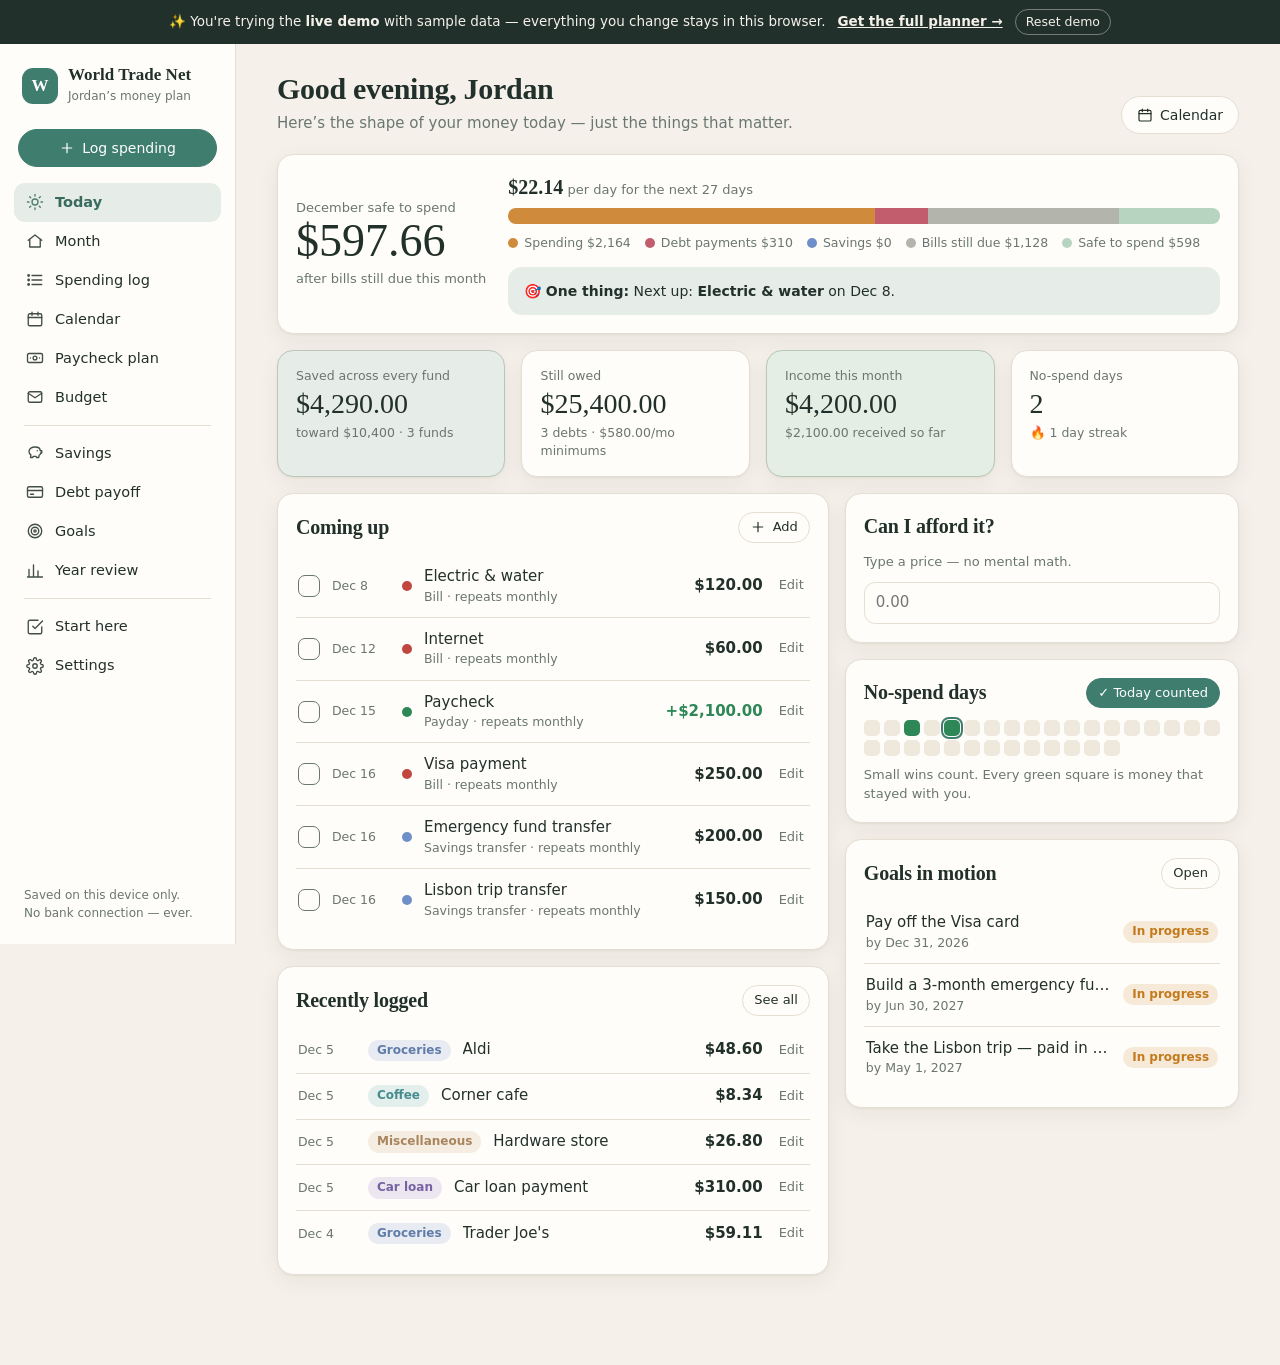
==== commit f409618c: "update" ====
--- a/demo/index.html
+++ b/demo/index.html
@@ -3,11 +3,11 @@
 <head>
 <meta charset="utf-8">
 <meta name="viewport" content="width=device-width,initial-scale=1,viewport-fit=cover">
-<title>Clear Cents — Live Demo · ADHD Budget Planner</title>
-<meta name="description" content="Clear Cents — an ADHD-friendly budget planner app: safe-to-spend, paycheck plan, bills calendar, savings, debt payoff and goals. Works online or offline. No bank connection.">
+<title>World Trade Net — Live Demo · ADHD Budget Planner</title>
+<meta name="description" content="World Trade Net — an ADHD-friendly budget planner app: safe-to-spend, paycheck plan, bills calendar, savings, debt payoff and goals. Works online or offline. No bank connection.">
 <meta name="theme-color" content="#f5f1ea">
 
-<link rel="manifest" href="/manifest.webmanifest"><link rel="icon" href="/assets/icon.svg" type="image/svg+xml"><link rel="apple-touch-icon" href="/assets/icon-192.png"><meta name="apple-mobile-web-app-capable" content="yes"><meta name="mobile-web-app-capable" content="yes"><meta name="apple-mobile-web-app-title" content="Clear Cents">
+<link rel="manifest" href="manifest.webmanifest"><link rel="icon" href="/assets/icon.svg" type="image/svg+xml"><link rel="apple-touch-icon" href="/assets/icon-192.png"><meta name="apple-mobile-web-app-capable" content="yes"><meta name="mobile-web-app-capable" content="yes"><meta name="apple-mobile-web-app-title" content="World Trade Net">
 <style>:root{
   --bg:#f5f1ea;--panel:#fffdf9;--ink:#22302c;--muted:#6a7671;--line:#e5ded2;--soft:#efe8dc;
   --acc:#3f7d6e;--good:#2e8757;--warn:#c27a1c;--bad:#c0463e;
@@ -237,11 +237,11 @@
 </style>
 </head>
 <body>
-<noscript><p style="padding:24px;font-family:sans-serif">Clear Cents needs JavaScript turned on to run.</p></noscript>
+<noscript><p style="padding:24px;font-family:sans-serif">World Trade Net needs JavaScript turned on to run.</p></noscript>
 <script>(() => {
 'use strict';
 const MODE = document.documentElement.dataset.mode || 'app'; // demo | app | offline
-const KEY = 'clearcents:' + (MODE === 'demo' ? 'demo' : 'main') + ':v1';
+const KEY = 'worldtradenet:' + (MODE === 'demo' ? 'demo' : 'main') + ':v1';
 const ETSY = 'https://www.etsy.com/shop/worldtradenet';
 
 /* ---------- helpers ---------- */
@@ -511,11 +511,11 @@
 function shell() {
   const demo = MODE === 'demo' ? `<div class="demo-bar"><span>✨ You're trying the <b>live demo</b> with sample data — everything you change stays in this browser.</span><a href="${ETSY}" target="_blank" rel="noopener">Get the full planner →</a><button data-act="demo-reset">Reset demo</button></div>` : '';
   document.body.innerHTML = `${demo}<div class="shell" id="shell">
-  <aside class="side"><div class="brand"><div class="logo">C</div><div><b>Clear Cents</b><span id="who"></span></div></div>
+  <aside class="side"><div class="brand"><div class="logo">W</div><div><b>World Trade Net</b><span id="who"></span></div></div>
     <button class="btn pri logbtn" data-act="log">${ic('plus')} Log spending</button>
     <nav class="nav">${NAV.map(n => n === '-' ? '<div class="sep"></div>' : `<a href="#${n[0]}" data-view="${n[0]}">${ic(n[2])}${n[1]}</a>`).join('')}</nav>
     <div class="side-foot">Saved on this device only.<br>No bank connection — ever.</div></aside>
-  <div><div class="top"><button class="btn ghost" data-act="menu" aria-label="Menu">${ic('menu')}</button><b>Clear Cents</b><button class="btn ghost" data-act="theme" aria-label="Theme">◐</button></div>
+  <div><div class="top"><button class="btn ghost" data-act="menu" aria-label="Menu">${ic('menu')}</button><b>World Trade Net</b><button class="btn ghost" data-act="theme" aria-label="Theme">◐</button></div>
   <main class="main" id="main"></main></div>
   <button class="btn pri fab" data-act="log">${ic('plus')} Log</button></div>`;
 }
@@ -771,7 +771,7 @@
 AFTER.settings = () => {
   $('#s-name').addEventListener('change', e => { S.settings.name = e.target.value.trim(); save(); render(); });
   $('#s-cur').addEventListener('change', e => { S.settings.currency = e.target.value; fmtCache = {}; save(); render(); toast('Currency updated'); });
-  $('#restorefile').addEventListener('change', e => { const f = e.target.files[0]; if (!f) return; const r = new FileReader(); r.onload = () => { try { const d = JSON.parse(r.result); if (!d.categories || !d.tx) throw 0; if (!confirm('Replace everything in this planner with the backup?')) return; S = Object.assign(blankState(), d); fmtCache = {}; save(); render(); toast('Backup restored'); } catch { alert('That file isn’t a Clear Cents backup.'); } }; r.readAsText(f); });
+  $('#restorefile').addEventListener('change', e => { const f = e.target.files[0]; if (!f) return; const r = new FileReader(); r.onload = () => { try { const d = JSON.parse(r.result); if (!d.categories || !d.tx) throw 0; if (!confirm('Replace everything in this planner with the backup?')) return; S = Object.assign(blankState(), d); fmtCache = {}; save(); render(); toast('Backup restored'); } catch { alert('That file isn’t a World Trade Net backup.'); } }; r.readAsText(f); });
 };
 
 /* ---------- modals ---------- */
@@ -869,7 +869,7 @@
 function csv() {
   const rows = [['Date', 'Type', 'Category / Fund / Debt', 'Name', 'Amount', 'Notes']];
   S.tx.slice().sort((a, b) => a.date.localeCompare(b.date)).forEach(t => rows.push([t.date, t.type, t.type === 'expense' ? cat(t.catId)?.name : t.type === 'saving' ? fund(t.fundId)?.name : t.type === 'debt' ? debt(t.debtId)?.name : 'Income', t.name, t.amount.toFixed(2), t.note]));
-  download('clear-cents-transactions-' + today() + '.csv', rows.map(r => r.map(v => '"' + String(v ?? '').replace(/"/g, '""') + '"').join(',')).join('\n'), 'text/csv');
+  download('world-trade-net-transactions-' + today() + '.csv', rows.map(r => r.map(v => '"' + String(v ?? '').replace(/"/g, '""') + '"').join(',')).join('\n'), 'text/csv');
 }
 let toastT; function toast(msg) { document.querySelectorAll('.toast').forEach(t => t.remove()); const t = document.createElement('div'); t.className = 'toast'; t.textContent = msg; document.body.appendChild(t); clearTimeout(toastT); toastT = setTimeout(() => t.remove(), 2200); }
 
@@ -894,7 +894,7 @@
     cycle: () => { const g = S.goals.find(x => x.id === id); g.status = { ns: 'ip', ip: 'dn', dn: 'ns' }[g.status]; save(); render(); },
     nospend: () => { const t = today(); if (S.nospend[t]) delete S.nospend[t]; else { S.nospend[t] = true; toast('Nice! No-spend day logged 🌱'); } save(); render(); },
     settheme: () => { S.settings.theme = v; save(); render(); }, accent: () => { S.settings.accent = v; save(); render(); },
-    backup: () => { download('clear-cents-backup-' + today() + '.json', JSON.stringify(S, null, 1), 'application/json'); toast('Backup downloaded'); },
+    backup: () => { download('world-trade-net-backup-' + today() + '.json', JSON.stringify(S, null, 1), 'application/json'); toast('Backup downloaded'); },
     restore: () => $('#restorefile').click(), csv: () => csv(),
     sample: () => { if (confirm('Replace your planner with sample data? (Download a backup first if you want to keep yours.)')) { S = sampleState(); fmtCache = {}; save(); render(); } },
     wipe: () => { if (confirm('Erase everything in this planner? This can’t be undone.')) { S = blankState(); save(); go('start'); } },
@@ -911,7 +911,7 @@
 matchMedia('(prefers-color-scheme: dark)').addEventListener('change', () => S.settings.theme === 'auto' && applyTheme());
 const h0 = location.hash.slice(1); view = VIEWS[h0] ? h0 : (MODE !== 'demo' && !S.tx.length && !S.events.length ? 'start' : 'today');
 render();
-if ('serviceWorker' in navigator && location.protocol.startsWith('http') && MODE !== 'offline') navigator.serviceWorker.register('/sw.js').catch(() => {});
+if ('serviceWorker' in navigator && location.protocol.startsWith('http') && MODE !== 'offline') navigator.serviceWorker.register('sw.js').catch(() => {});
 window.__cc = { get S() { return S; }, go };
 })();
 </script>
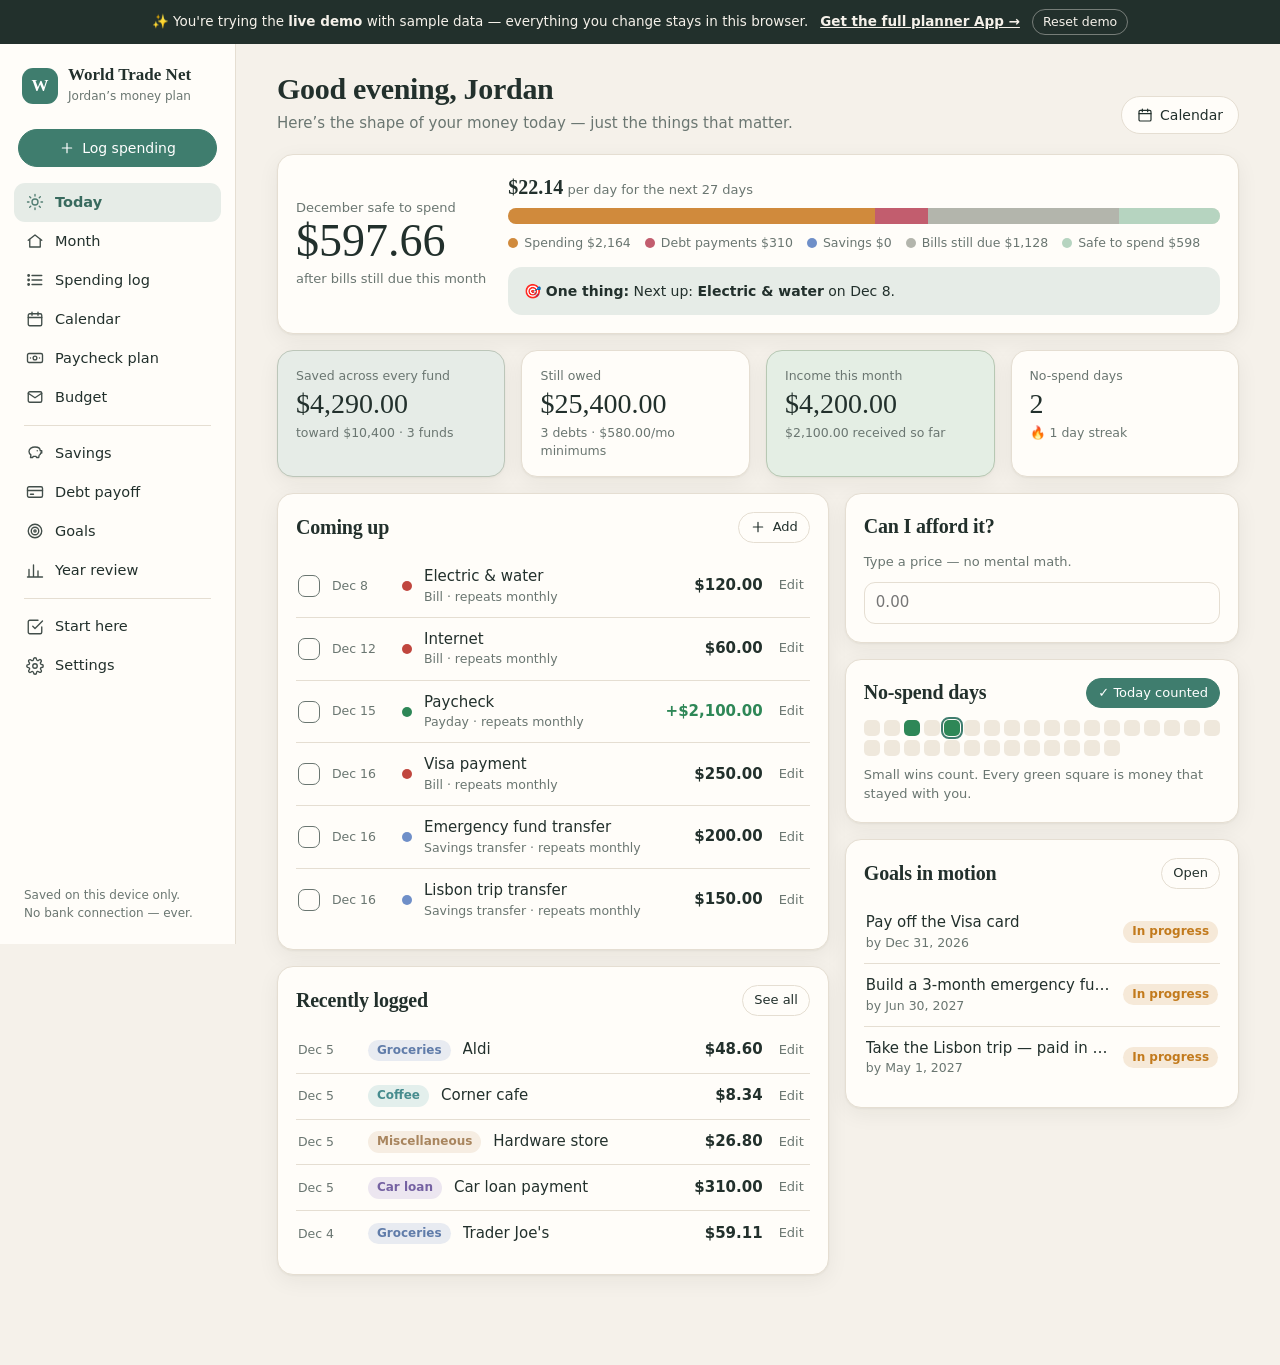
==== commit 955119bd: "update the shop link" ====
--- a/demo/index.html
+++ b/demo/index.html
@@ -242,7 +242,7 @@
 'use strict';
 const MODE = document.documentElement.dataset.mode || 'app'; // demo | app | offline
 const KEY = 'worldtradenet:' + (MODE === 'demo' ? 'demo' : 'main') + ':v1';
-const ETSY = 'https://www.etsy.com/shop/worldtradenet';
+const ETSY = 'https://www.etsy.com/listing/4601047837/adhd-budget-planner-app-paycheck-budget';
 
 /* ---------- helpers ---------- */
 const $ = (s, el = document) => el.querySelector(s);
@@ -509,7 +509,7 @@
   '-', ['savings', 'Savings', 'save'], ['debt', 'Debt payoff', 'debt'], ['goals', 'Goals', 'goal'], ['year', 'Year review', 'year'], '-', ['start', 'Start here', 'start'], ['settings', 'Settings', 'gear'],
 ];
 function shell() {
-  const demo = MODE === 'demo' ? `<div class="demo-bar"><span>✨ You're trying the <b>live demo</b> with sample data — everything you change stays in this browser.</span><a href="${ETSY}" target="_blank" rel="noopener">Get the full planner →</a><button data-act="demo-reset">Reset demo</button></div>` : '';
+  const demo = MODE === 'demo' ? `<div class="demo-bar"><span>✨ You're trying the <b>live demo</b> with sample data — everything you change stays in this browser.</span><a href="${ETSY}" target="_blank" rel="noopener">Get the full planner App →</a><button data-act="demo-reset">Reset demo</button></div>` : '';
   document.body.innerHTML = `${demo}<div class="shell" id="shell">
   <aside class="side"><div class="brand"><div class="logo">W</div><div><b>World Trade Net</b><span id="who"></span></div></div>
     <button class="btn pri logbtn" data-act="log">${ic('plus')} Log spending</button>
